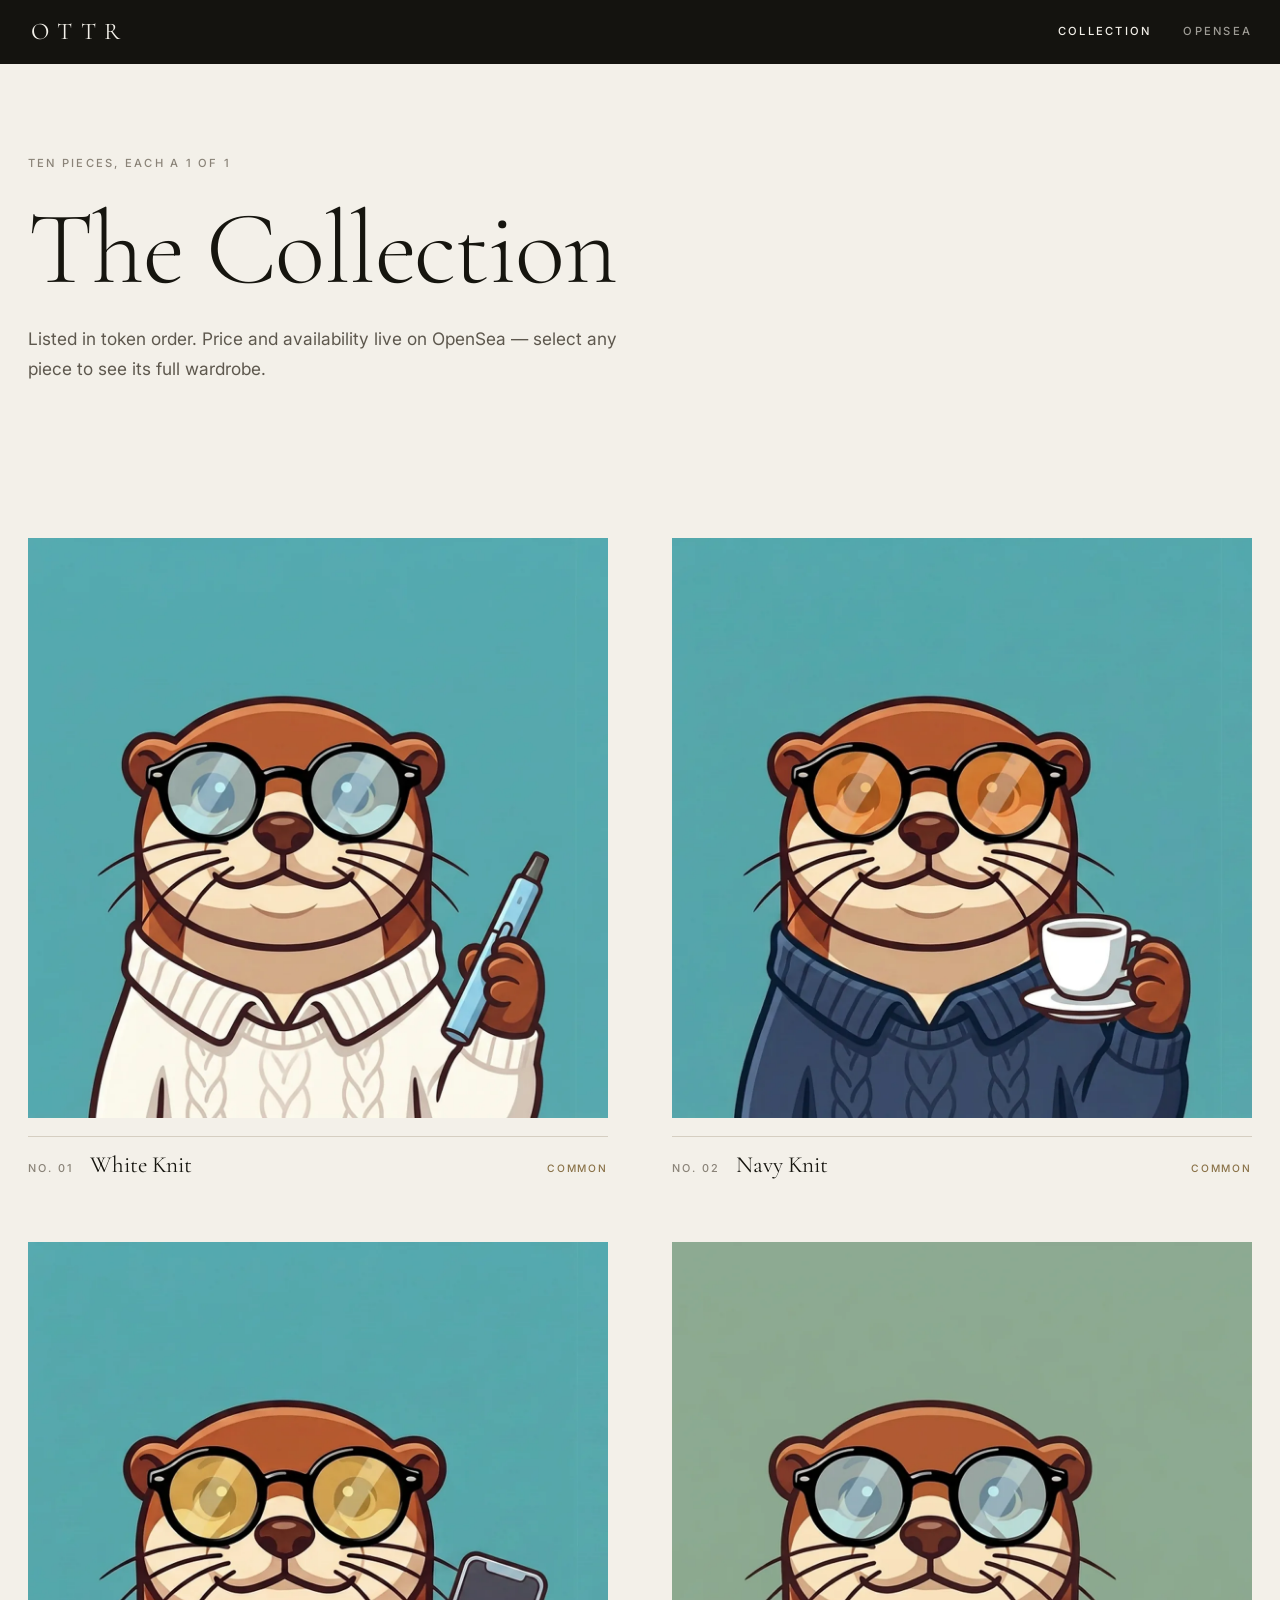
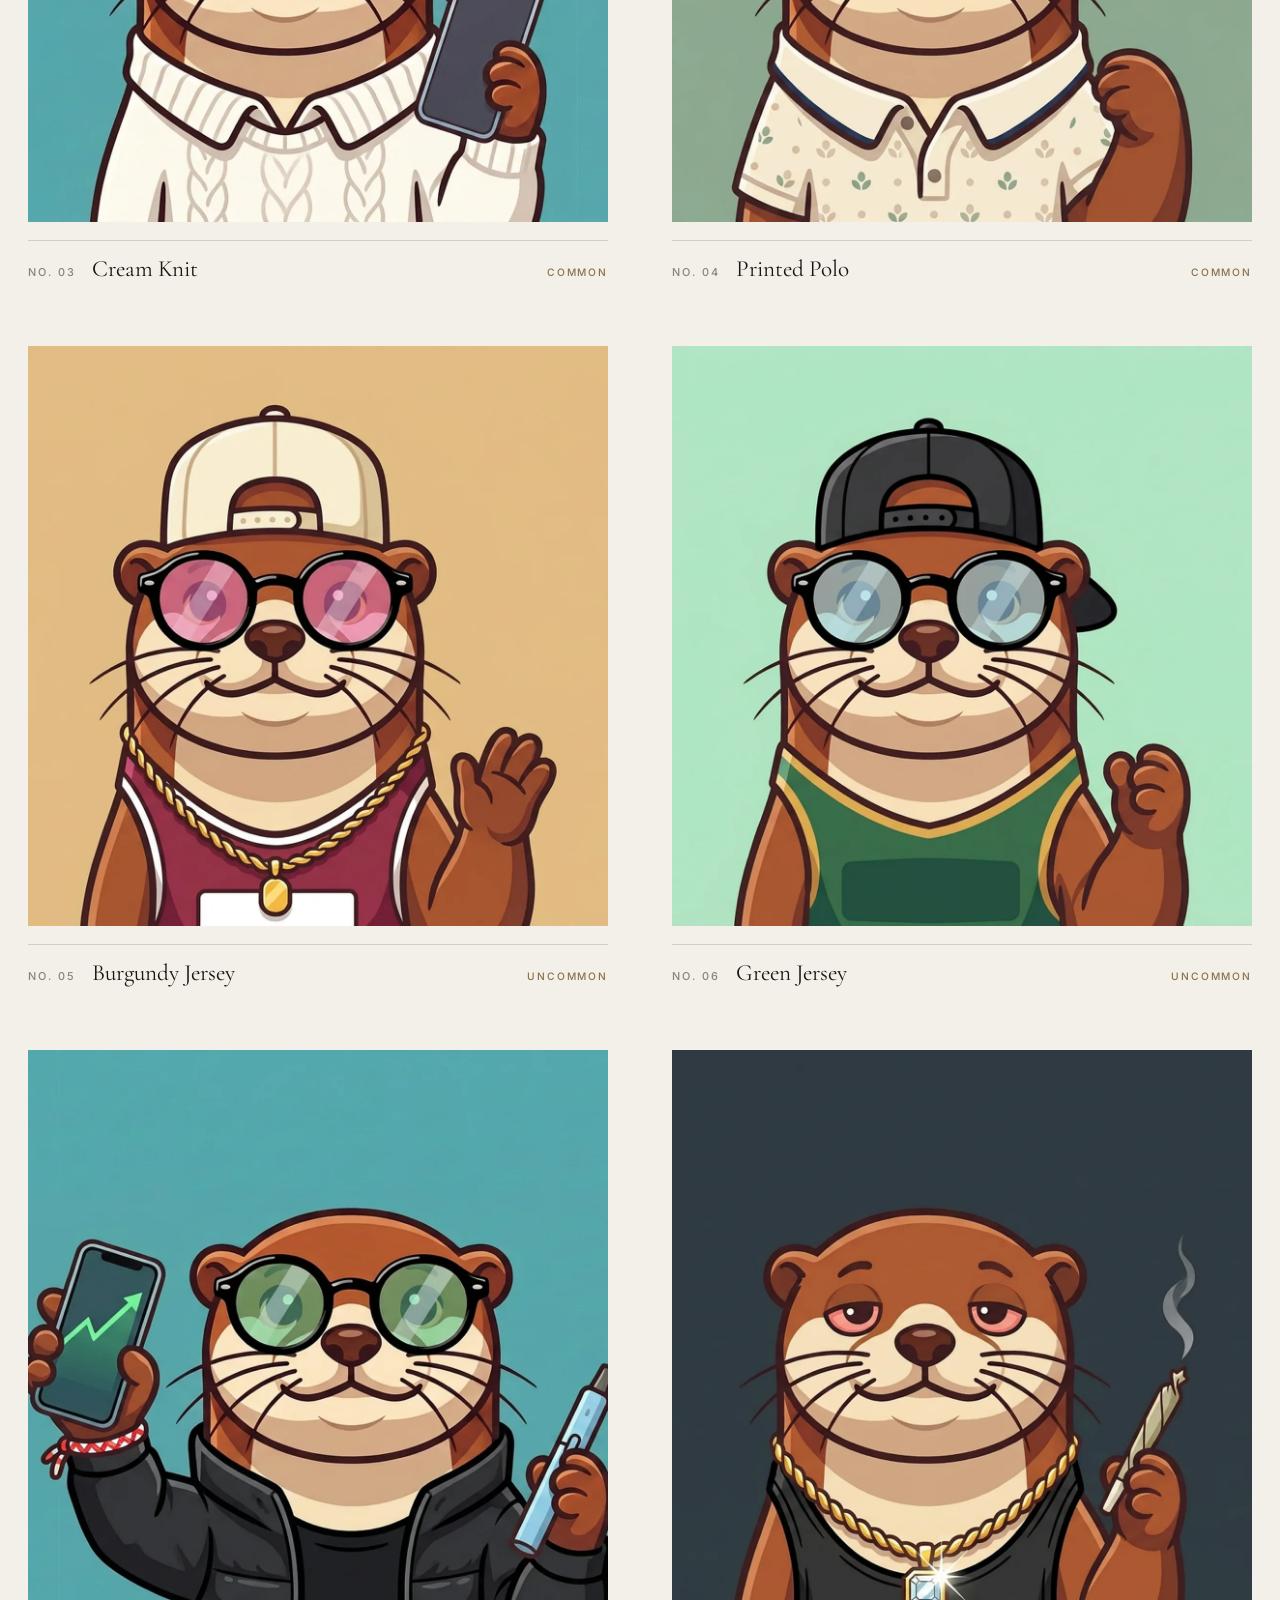
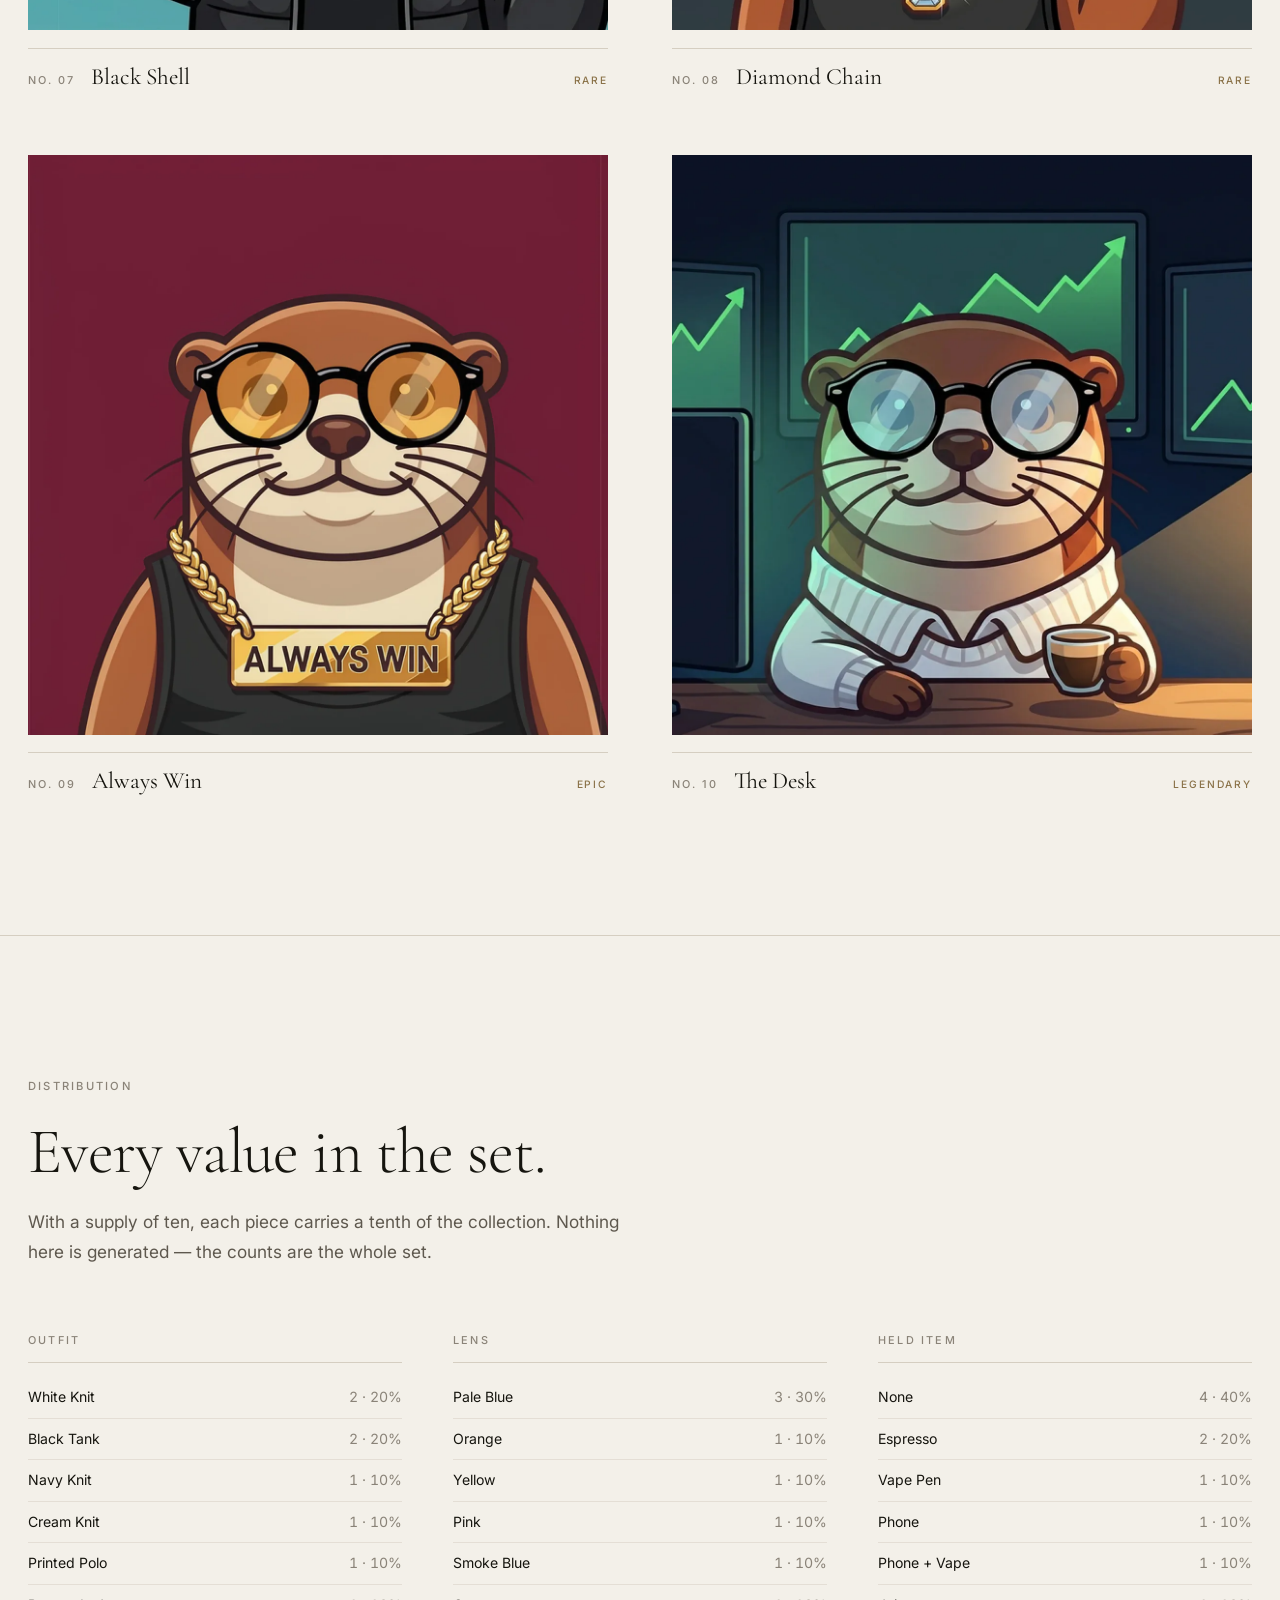
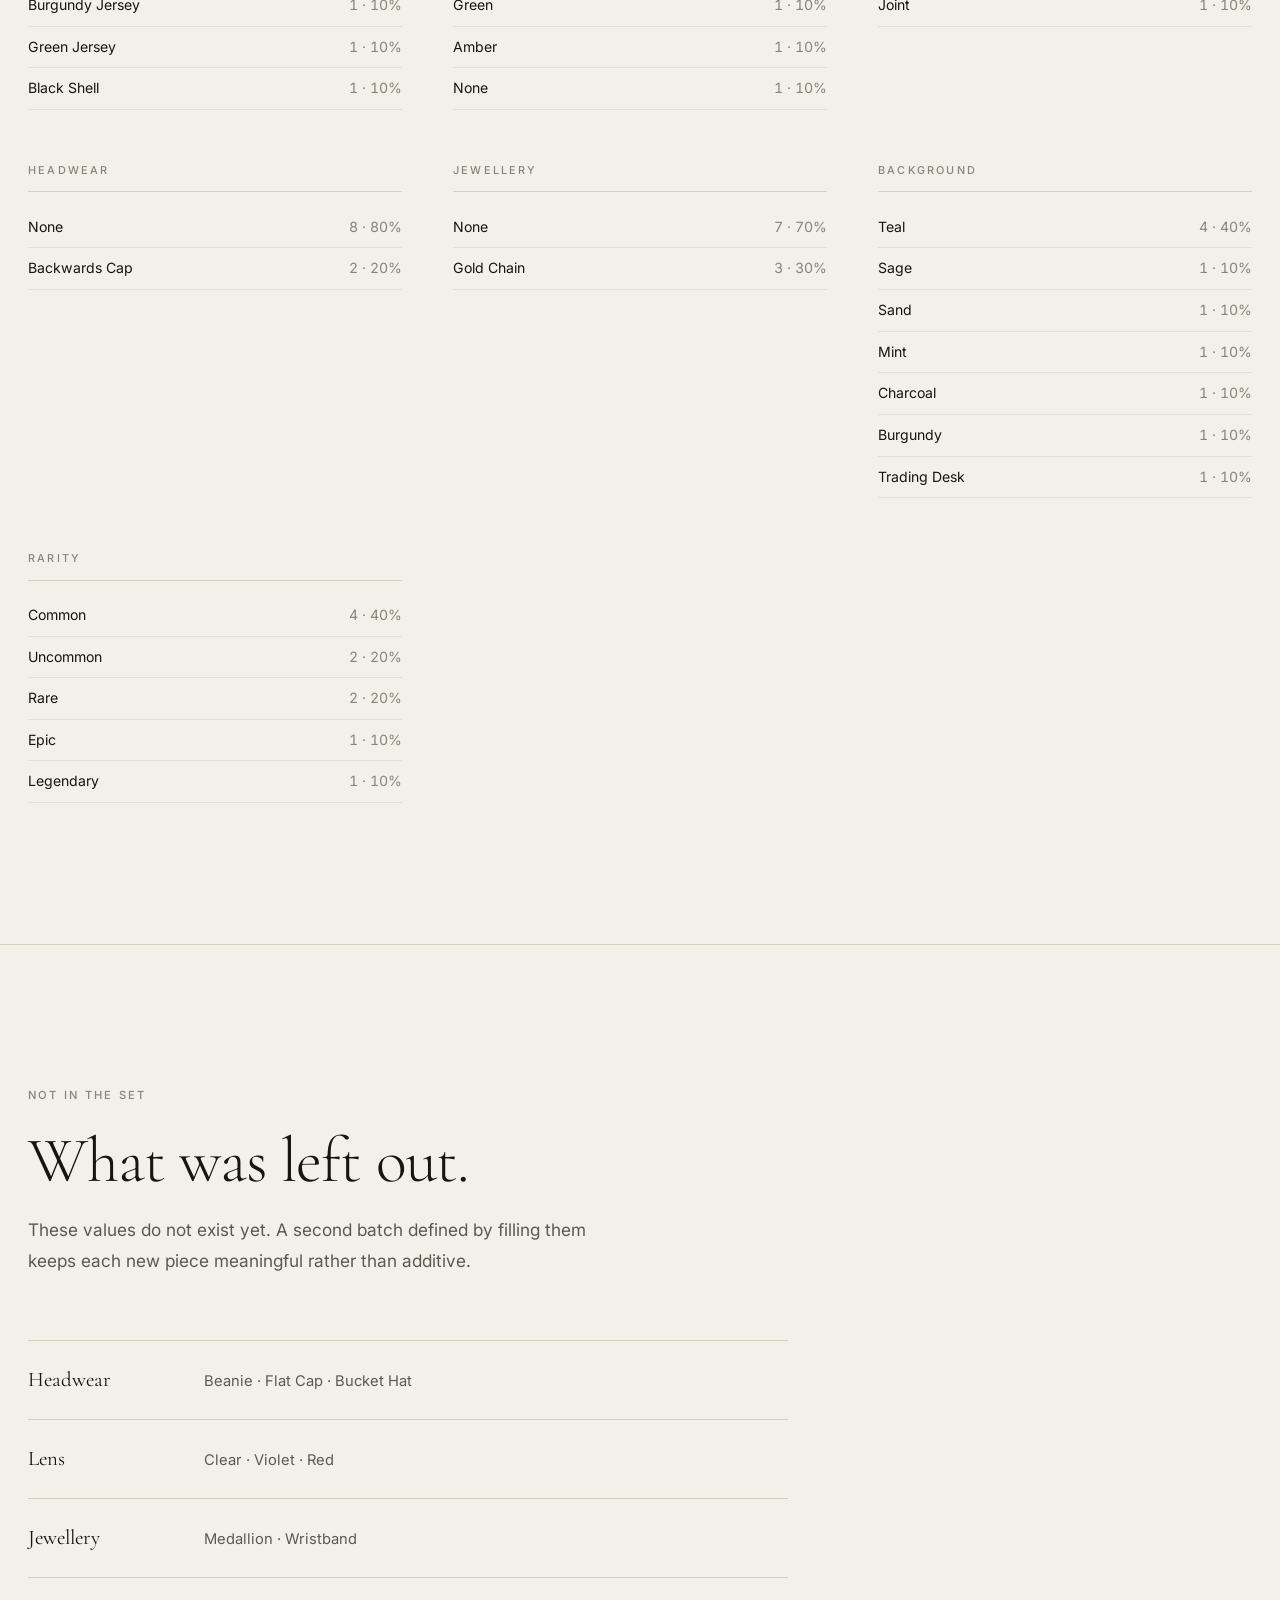
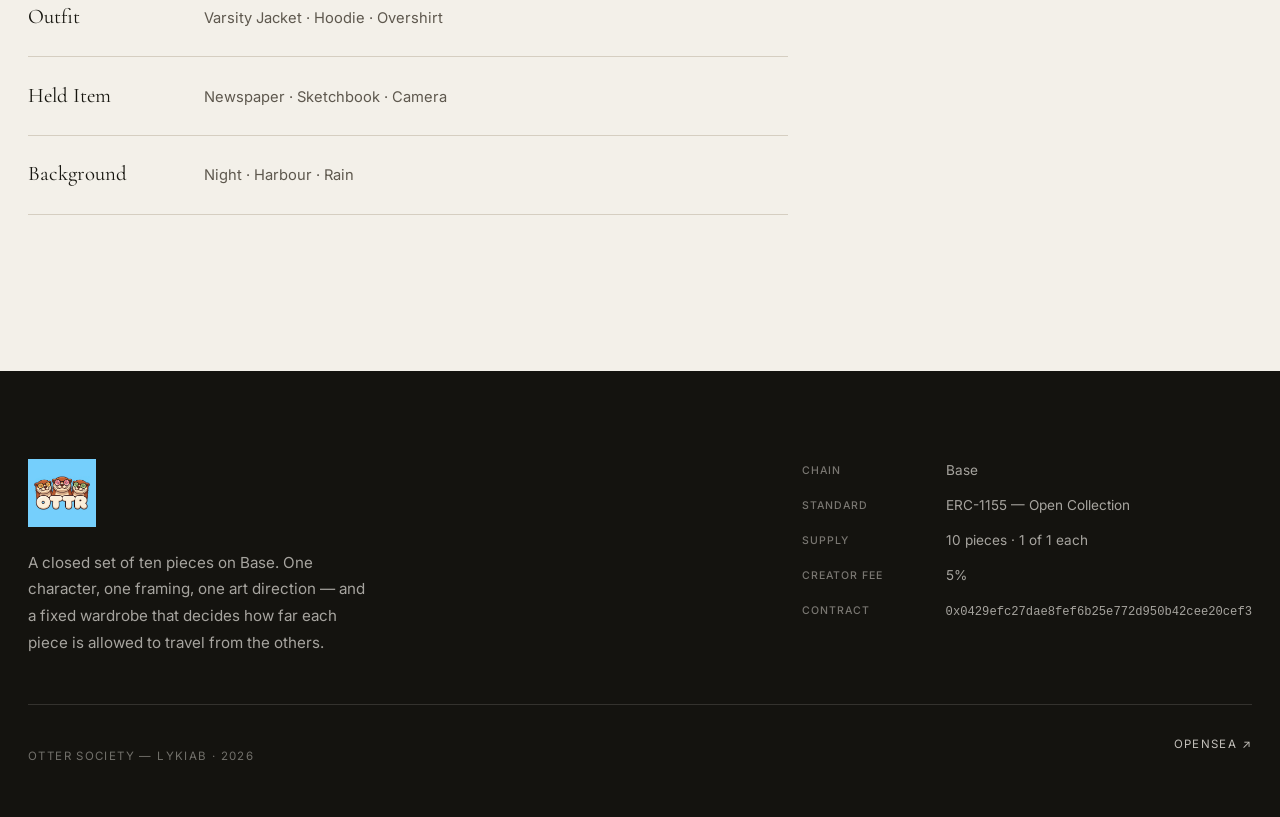
==== collection.html @ d059e462 "Rebuild the site around the real artwork and spec The first pass read as a children's site: heavy bl" ====
<!DOCTYPE html>
<html lang="en">
<head>
<meta charset="UTF-8">
<meta name="viewport" content="width=device-width, initial-scale=1">
<title>The Collection — OTTR</title>
<meta name="description" content="All ten pieces of Otter Society, with full trait breakdown and distribution across the set.">
<meta property="og:title" content="The Collection — OTTR">
<meta property="og:description" content="All ten pieces of Otter Society.">
<meta property="og:type" content="website">
<meta property="og:image" content="assets/img/banner.webp">
<meta name="theme-color" content="#14130F">
<link rel="icon" href="assets/img/favicon.svg" type="image/svg+xml">
<link rel="preconnect" href="https://fonts.googleapis.com">
<link rel="preconnect" href="https://fonts.gstatic.com" crossorigin>
<link href="https://fonts.googleapis.com/css2?family=Cormorant+Garamond:wght@300;400&family=Inter:wght@400;500&display=swap" rel="stylesheet">
<link rel="stylesheet" href="assets/css/style.css">
</head>
<body>

<a class="skip" href="#grid">Skip to the pieces</a>

<header class="mast">
  <div class="mast-inner">
    <a class="mast-brand" href="index.html">OTTR</a>
    <nav class="mast-nav" aria-label="Primary">
      <a href="collection.html" aria-current="page">Collection</a>
      <a id="mast-os" href="#" target="_blank" rel="noopener noreferrer">OpenSea</a>
    </nav>
  </div>
</header>

<main>

  <!-- ===================== HEAD ===================== -->
  <section class="section-tight" style="padding-top: clamp(3.5rem, 7vw, 6rem)">
    <div class="wrap">
      <header class="sec-head reveal" style="margin-bottom: 0">
        <p class="label">Ten pieces, each a 1 of 1</p>
        <h1 class="display d-xl">The Collection</h1>
        <p class="standfirst">
          Listed in token order. Price and availability live on OpenSea —
          select any piece to see its full wardrobe.
        </p>
      </header>
    </div>
  </section>

  <!-- ===================== GRID ===================== -->
  <section class="section" id="grid" style="padding-top: clamp(2.5rem, 5vw, 4rem)">
    <div class="wrap">
      <div class="plates plates-2" id="piece-grid"></div>
    </div>
  </section>

  <!-- ===================== DISTRIBUTION ===================== -->
  <section class="section rule-top">
    <div class="wrap">
      <header class="sec-head reveal">
        <p class="label">Distribution</p>
        <h2 class="display d-lg">Every value in the set.</h2>
        <p class="standfirst">
          With a supply of ten, each piece carries a tenth of the collection.
          Nothing here is generated — the counts are the whole set.
        </p>
      </header>
      <div class="dist" id="dist"></div>
    </div>
  </section>

  <!-- ===================== OPEN SLOTS ===================== -->
  <section class="section rule-top">
    <div class="wrap"><div class="col-narrow">
      <header class="sec-head reveal">
        <p class="label">Not in the set</p>
        <h2 class="display d-lg">What was left out.</h2>
        <p class="standfirst">
          These values do not exist yet. A second batch defined by filling them
          keeps each new piece meaningful rather than additive.
        </p>
      </header>
      <dl class="slots reveal" id="slots"></dl>
      </div>
    </div>
  </section>

</main>

<footer class="foot">
  <div class="wrap">
    <div class="foot-top">
      <div class="foot-brand">
        <img src="assets/img/logo.webp" width="56" height="56" alt="" loading="lazy" decoding="async">
        <p id="foot-tagline"></p>
      </div>
      <div class="foot-meta" id="foot-meta"></div>
    </div>
    <div class="foot-bottom">
      <p id="foot-credit"></p>
      <a id="foot-os" href="#" target="_blank" rel="noopener noreferrer">OpenSea &#8599;</a>
    </div>
  </div>
</footer>

<!-- ===================== OVERLAY ===================== -->
<div class="ov" id="ov" hidden>
  <div class="ov-backdrop" data-close></div>
  <div class="ov-card" role="dialog" aria-modal="true" aria-labelledby="ov-title">
    <button class="ov-close" data-close aria-label="Close">&#215;</button>
    <div id="ov-body"></div>
  </div>
</div>

<script src="assets/js/data.js"></script>
<script src="assets/js/main.js"></script>
</body>
</html>
---- assets/css/style.css ----
/* ===========================================================================
   OTTR — Otter Society
   Quiet luxury: bone paper, hairline rules, serif display.
   The artwork supplies the only colour on the page.
   =========================================================================== */

:root {
  --paper:  #F3F0E9;
  --panel:  #EAE5DA;
  --ink:    #16150F;
  --ink-2:  #5E584E;
  --ink-3:  #8A8378;
  --rule:   #D5CEC1;
  --brass:  #8A7248;
  --night:  #14130F;

  --serif: "Cormorant Garamond", "Times New Roman", Times, serif;
  --sans:  "Inter", system-ui, -apple-system, "Segoe UI", sans-serif;
  --mono:  ui-monospace, SFMono-Regular, Menlo, Consolas, monospace;

  --wrap: 1240px;
  --nav-h: 64px;
  --ease: cubic-bezier(.2, .6, .2, 1);
}

*, *::before, *::after { box-sizing: border-box; }

html { scroll-behavior: smooth; scroll-padding-top: calc(var(--nav-h) + 24px); }

body {
  margin: 0;
  background: var(--paper);
  color: var(--ink-2);
  font-family: var(--sans);
  font-size: 16px;
  line-height: 1.75;
  font-weight: 400;
  -webkit-font-smoothing: antialiased;
  overflow-x: hidden;
}

/* height:auto is load-bearing — every <img> carries width/height attributes for
   layout stability, and without this the attribute height wins over CSS width
   and squashes the banner out of its 3.5:1 ratio. */
img { display: block; max-width: 100%; height: auto; }
a { color: inherit; }
button { font: inherit; color: inherit; background: none; border: 0; }

::selection { background: var(--ink); color: var(--paper); }

:focus-visible { outline: 1px solid var(--brass); outline-offset: 4px; }

.skip {
  position: absolute; left: -9999px; top: 0; z-index: 999;
  background: var(--night); color: var(--paper); padding: 14px 22px;
  font-size: .78rem; letter-spacing: .14em; text-transform: uppercase;
}
.skip:focus { left: 0; }

.wrap { width: min(100% - 56px, var(--wrap)); margin-inline: auto; }
.wrap-narrow { width: min(100% - 56px, 760px); margin-inline: auto; }
@media (max-width: 640px) {
  .wrap, .wrap-narrow { width: min(100% - 32px, var(--wrap)); }
}

/* ---------- type ---------- */
.display {
  font-family: var(--serif);
  font-weight: 300;
  color: var(--ink);
  letter-spacing: -.015em;
  line-height: 1.02;
  margin: 0;
  /* Cormorant defaults to oldstyle figures, which turn "ERC-1155" into
     "ERC-ıı55". Force lining figures wherever the serif carries numbers. */
  font-variant-numeric: lining-nums;
}
.d-xl { font-size: clamp(3rem, 8.5vw, 6.5rem); }
.d-lg { font-size: clamp(2.4rem, 5.5vw, 4rem); }
.d-md { font-size: clamp(1.6rem, 3vw, 2.3rem); line-height: 1.1; }

.label {
  font-family: var(--sans);
  font-size: .7rem;
  font-weight: 500;
  letter-spacing: .2em;
  text-transform: uppercase;
  color: var(--ink-3);
  margin: 0;
}

.standfirst {
  font-size: 1.08rem;
  max-width: 54ch;
  color: var(--ink-2);
}

.serif-note { font-family: var(--serif); font-size: 1.35rem; line-height: 1.5; color: var(--ink); font-weight: 300; }

/* quiet text link with a hairline that extends on hover */
.tlink {
  display: inline-block;
  text-decoration: none;
  font-size: .78rem;
  font-weight: 500;
  letter-spacing: .16em;
  text-transform: uppercase;
  color: var(--ink);
  padding-bottom: .35rem;
  border-bottom: 1px solid var(--rule);
  transition: border-color .4s var(--ease), color .4s var(--ease);
}
.tlink:hover { border-color: var(--ink); }
.tlink .arrow { margin-left: .5rem; color: var(--ink-3); transition: color .4s var(--ease); }
.tlink:hover .arrow { color: var(--brass); }

/* ---------- masthead ---------- */
.mast {
  position: sticky; top: 0; z-index: 90;
  background: var(--night);
  color: var(--paper);
}
.mast-inner {
  width: min(100% - 56px, var(--wrap)); margin-inline: auto;
  height: var(--nav-h);
  display: flex; align-items: center; gap: 2rem;
}
@media (max-width: 640px) { .mast-inner { width: min(100% - 32px, var(--wrap)); } }

.mast-brand {
  margin-right: auto; text-decoration: none;
  font-family: var(--serif); font-weight: 400;
  font-size: 1.5rem; letter-spacing: .34em;
  color: var(--paper); padding-left: .2rem;
}
.mast-nav { display: flex; gap: 2rem; }
.mast-nav a {
  text-decoration: none;
  font-size: .7rem; font-weight: 500;
  letter-spacing: .2em; text-transform: uppercase;
  color: rgba(243, 240, 233, .62);
  transition: color .4s var(--ease);
}
.mast-nav a:hover, .mast-nav a[aria-current="page"] { color: var(--paper); }

/* ---------- sections ---------- */
.section { padding: clamp(5rem, 11vw, 10rem) 0; }
.section-tight { padding: clamp(3.5rem, 7vw, 6rem) 0; }

.rule-top { border-top: 1px solid var(--rule); }

.sec-head { margin-bottom: clamp(2.5rem, 5vw, 4.5rem); }
.sec-head .label { margin-bottom: 1.4rem; }
.sec-head .standfirst { margin: 1.4rem 0 0; }

/* ---------- opening ---------- */
.opening { padding: clamp(4rem, 9vw, 7.5rem) 0 clamp(3.5rem, 7vw, 6rem); text-align: center; }
.opening-banner { max-width: 520px; margin: 0 auto clamp(2.5rem, 5vw, 4rem); }
.opening-banner img { width: 100%; }
.opening .d-xl { margin-bottom: 1.8rem; }
.opening .standfirst { margin: 0 auto; }
.opening-actions {
  display: flex; gap: 2.5rem; justify-content: center; flex-wrap: wrap;
  margin-top: clamp(2.5rem, 5vw, 3.5rem);
}

/* ---------- facts rail ---------- */
.facts {
  border-top: 1px solid var(--rule);
  border-bottom: 1px solid var(--rule);
  display: grid;
  grid-template-columns: repeat(5, 1fr);
}
.facts > div { padding: 1.9rem 1.4rem; border-left: 1px solid var(--rule); }
.facts > div:first-child { border-left: 0; }
.facts dt { font-size: .64rem; font-weight: 500; letter-spacing: .2em; text-transform: uppercase; color: var(--ink-3); margin-bottom: .5rem; }
.facts dd { margin: 0; font-family: var(--serif); font-size: 1.45rem; font-weight: 400; color: var(--ink); line-height: 1.2; font-variant-numeric: lining-nums; }
.facts dd.mono { font-family: var(--mono); font-size: .84rem; letter-spacing: -.01em; word-break: break-all; padding-top: .35rem; }
@media (max-width: 900px) {
  .facts { grid-template-columns: repeat(2, 1fr); }
  .facts > div { border-left: 0; border-top: 1px solid var(--rule); }
  .facts > div:nth-child(odd) { border-right: 1px solid var(--rule); }
  .facts > div:nth-child(-n+2) { border-top: 0; }
}
@media (max-width: 480px) {
  .facts { grid-template-columns: 1fr; }
  .facts > div:nth-child(odd) { border-right: 0; }
  .facts > div:nth-child(2) { border-top: 1px solid var(--rule); }
}

/* ---------- plates ---------- */
.plates { display: grid; gap: clamp(2rem, 4vw, 3.5rem); }
.plates-3 { grid-template-columns: repeat(3, 1fr); }
.plates-2 { grid-template-columns: repeat(2, 1fr); gap: clamp(2.5rem, 5vw, 5rem); }
@media (max-width: 880px) { .plates-3 { grid-template-columns: 1fr; } }
@media (max-width: 760px) { .plates-2 { grid-template-columns: 1fr; } }

.plate { display: block; width: 100%; text-align: left; padding: 0; cursor: pointer; }
.plate-art { overflow: hidden; background: var(--panel); }
.plate-art img {
  width: 100%; aspect-ratio: 1; object-fit: cover;
  transition: opacity .5s var(--ease);
}
.plate:hover .plate-art img { opacity: .88; }

.plate-cap {
  display: flex; align-items: baseline; gap: 1rem;
  border-top: 1px solid var(--rule);
  margin-top: 1.1rem; padding-top: 1rem;
  transition: border-color .4s var(--ease);
}
.plate:hover .plate-cap { border-color: var(--ink); }
.plate-no {
  font-size: .68rem; font-weight: 500; letter-spacing: .18em;
  text-transform: uppercase; color: var(--ink-3); flex: none;
}
.plate-name { font-family: var(--serif); font-weight: 400; font-size: 1.45rem; color: var(--ink); line-height: 1.1; margin: 0; font-variant-numeric: lining-nums; }
.plate-tier {
  margin-left: auto; flex: none;
  font-size: .64rem; font-weight: 500; letter-spacing: .18em;
  text-transform: uppercase; color: var(--brass);
}

/* ---------- editorial rules block ---------- */
.rules { display: grid; grid-template-columns: repeat(2, 1fr); gap: clamp(2rem, 4vw, 3.5rem) clamp(2.5rem, 6vw, 5rem); }
@media (max-width: 760px) { .rules { grid-template-columns: 1fr; } }
.rule-item { border-top: 1px solid var(--rule); padding-top: 1.5rem; }
.rule-item h3 { font-family: var(--serif); font-weight: 400; font-size: 1.6rem; line-height: 1.15; color: var(--ink); margin: 0 0 .8rem; }
.rule-item p { margin: 0; font-size: .97rem; }
.rule-num { font-size: .64rem; font-weight: 500; letter-spacing: .2em; color: var(--ink-3); display: block; margin-bottom: .9rem; }

/* ---------- distribution tables ---------- */
.dist { display: grid; grid-template-columns: repeat(3, 1fr); gap: clamp(2rem, 4vw, 3.5rem); }
@media (max-width: 900px) { .dist { grid-template-columns: repeat(2, 1fr); } }
@media (max-width: 560px) { .dist { grid-template-columns: 1fr; } }
.dist-group h3 {
  font-size: .68rem; font-weight: 500; letter-spacing: .2em; text-transform: uppercase;
  color: var(--ink-3); margin: 0 0 .9rem; padding-bottom: .7rem;
  border-bottom: 1px solid var(--rule);
}
.dist-row {
  display: flex; align-items: baseline; gap: .8rem;
  padding: .5rem 0; border-bottom: 1px solid rgba(213, 206, 193, .5);
  font-size: .88rem;
}
.dist-row .dv { color: var(--ink); }
.dist-row .dc { margin-left: auto; color: var(--ink-3); font-variant-numeric: tabular-nums; }

/* a narrower measure that still sits in the main content column */
.col-narrow { max-width: 760px; }

/* ---------- open slots ---------- */
.slots { border-top: 1px solid var(--rule); }
.slot-row {
  display: flex; align-items: baseline; gap: 2rem;
  padding: 1.3rem 0; border-bottom: 1px solid var(--rule);
}
.slot-row dt {
  font-family: var(--serif); font-size: 1.3rem; font-weight: 400;
  color: var(--ink); flex: none; min-width: 9rem;
  font-variant-numeric: lining-nums;
}
.slot-row dd { margin: 0; font-size: .92rem; color: var(--ink-2); }
@media (max-width: 560px) {
  .slot-row { flex-direction: column; gap: .3rem; }
  .slot-row dt { min-width: 0; }
}

/* ---------- footer ---------- */
.foot { background: var(--night); color: rgba(243, 240, 233, .66); padding: clamp(3.5rem, 7vw, 5.5rem) 0 2.5rem; }
.foot-top { display: flex; gap: clamp(2rem, 6vw, 5rem); flex-wrap: wrap; padding-bottom: 3rem; border-bottom: 1px solid rgba(243, 240, 233, .14); }
.foot-brand { flex: 1 1 260px; }
.foot-brand img { width: 68px; height: 68px; margin-bottom: 1.4rem; }
.foot-brand p { margin: 0; max-width: 34ch; font-size: .95rem; }
.foot-meta { display: grid; gap: .7rem; align-content: start; }
.foot-meta div { display: flex; gap: 1.5rem; font-size: .85rem; }
.foot-meta b { font-weight: 500; color: rgba(243, 240, 233, .45); min-width: 7.5rem; letter-spacing: .1em; text-transform: uppercase; font-size: .66rem; align-self: center; }
.foot-bottom {
  display: flex; justify-content: space-between; gap: 1rem; flex-wrap: wrap;
  padding-top: 1.8rem; font-size: .72rem; letter-spacing: .12em; text-transform: uppercase;
  color: rgba(243, 240, 233, .42);
}
.foot-bottom a { color: rgba(243, 240, 233, .78); text-decoration: none; }
.foot-bottom a:hover { color: var(--paper); }
.foot-contract { font-family: var(--mono); font-size: .76rem; letter-spacing: 0; text-transform: none; word-break: break-all; }

/* ---------- overlay ---------- */
.ov { position: fixed; inset: 0; z-index: 200; display: grid; place-items: center; padding: 32px; }
.ov[hidden] { display: none; }
.ov-backdrop { position: absolute; inset: 0; background: rgba(20, 19, 15, .86); }
.ov-card {
  position: relative; z-index: 1;
  width: min(100%, 1000px); max-height: 88vh; overflow-y: auto;
  background: var(--paper);
  animation: ovIn .5s var(--ease);
}
@keyframes ovIn { from { opacity: 0; transform: translateY(12px); } }
.ov-close {
  position: absolute; top: 18px; right: 18px; z-index: 2;
  width: 40px; height: 40px; cursor: pointer;
  display: grid; place-items: center;
  font-size: 1.1rem; color: var(--ink);
  background: var(--paper); border: 1px solid var(--rule);
  transition: border-color .4s var(--ease);
}
.ov-close:hover { border-color: var(--ink); }

.detail { display: grid; grid-template-columns: 1fr 1fr; }
@media (max-width: 760px) { .detail { grid-template-columns: 1fr; } }
.detail-art { overflow: hidden; }
.detail-art img { width: 100%; aspect-ratio: 1; object-fit: cover; }
/* Two-column layout: let the art fill the row the text column defines, so no
   paper gap opens beneath a square image. */
@media (min-width: 761px) {
  .detail-art img { height: 100%; aspect-ratio: auto; }
}
.detail-body { padding: clamp(2rem, 4vw, 3rem); }
.detail-head { display: flex; align-items: baseline; gap: 1rem; margin-bottom: .5rem; padding-right: 3.2rem; }
.detail-body h2 { font-family: var(--serif); font-weight: 300; font-size: clamp(2rem, 4vw, 2.8rem); color: var(--ink); margin: 0 0 1rem; line-height: 1.05; }
.detail-note { font-family: var(--serif); font-size: 1.15rem; line-height: 1.55; color: var(--ink); font-weight: 300; margin: 0 0 2rem; }

.traits { margin: 0 0 2.2rem; border-top: 1px solid var(--rule); }
.traits div {
  display: flex; align-items: baseline; gap: 1rem;
  padding: .75rem 0; border-bottom: 1px solid var(--rule);
}
.traits dt { font-size: .66rem; font-weight: 500; letter-spacing: .18em; text-transform: uppercase; color: var(--ink-3); flex: none; min-width: 7rem; }
.traits dd { margin: 0 0 0 auto; font-family: var(--serif); font-size: 1.1rem; color: var(--ink); text-align: right; font-variant-numeric: lining-nums; }
.traits div.is-none dd { color: var(--ink-3); font-family: var(--sans); font-size: .9rem; }

/* ---------- reveal ---------- */
.reveal { opacity: 0; transform: translateY(6px); transition: opacity .8s var(--ease), transform .8s var(--ease); }
.reveal.is-in { opacity: 1; transform: none; }

@media (prefers-reduced-motion: reduce) {
  html { scroll-behavior: auto; }
  .reveal { opacity: 1; transform: none; transition: none; }
  *, *::before, *::after { animation-duration: .01ms !important; transition-duration: .01ms !important; }
}
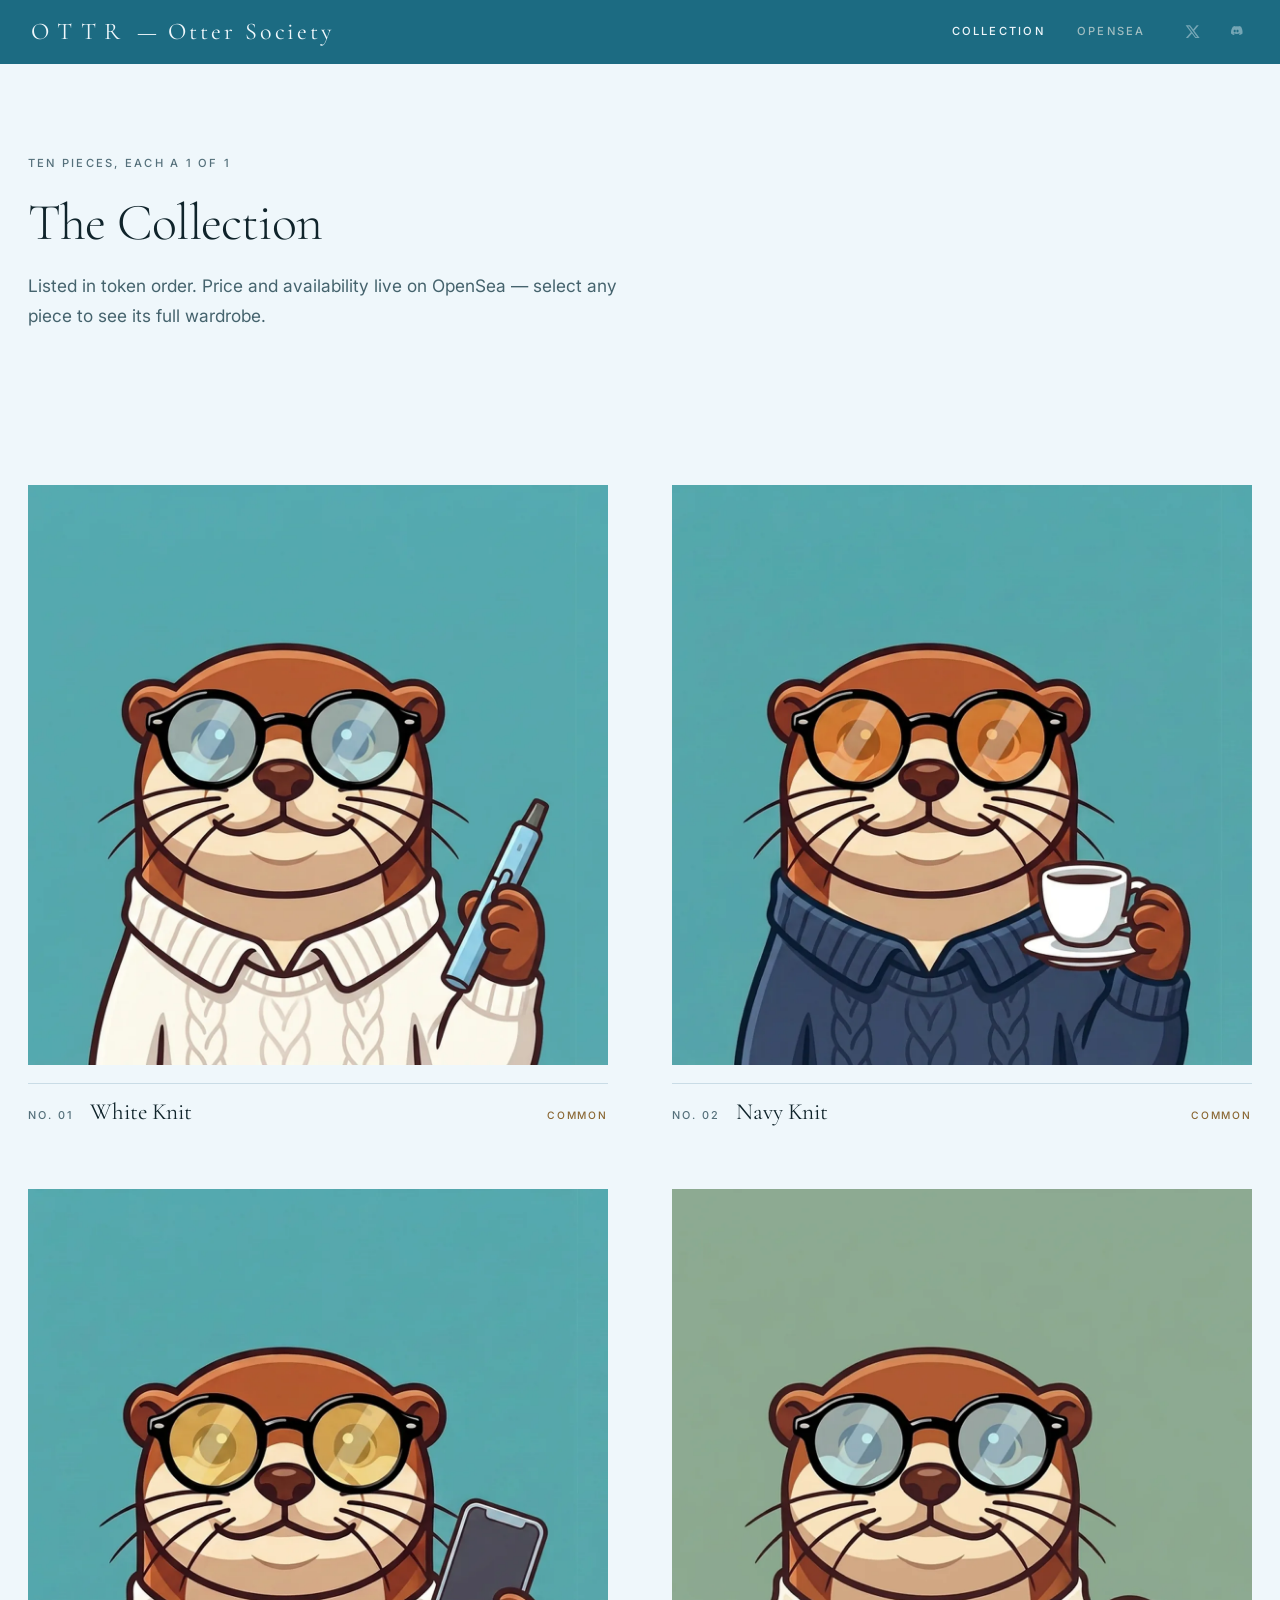
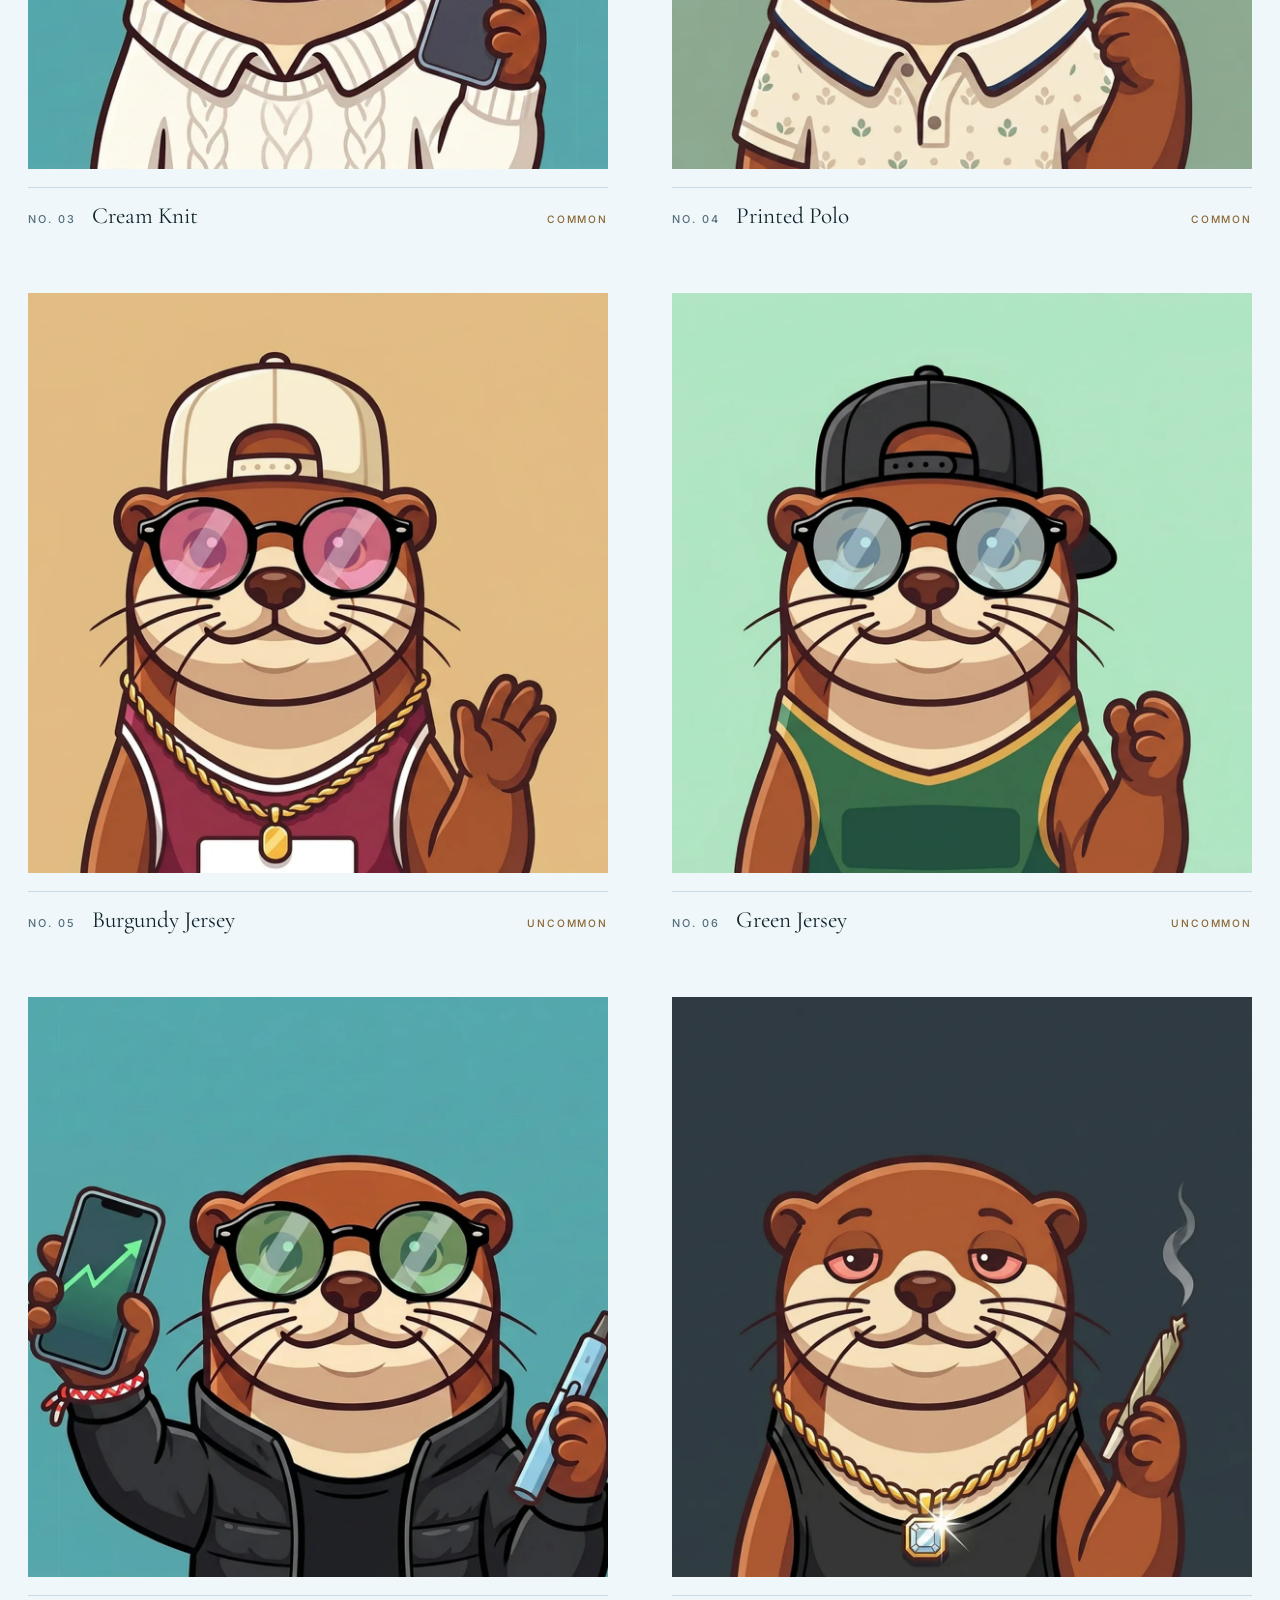
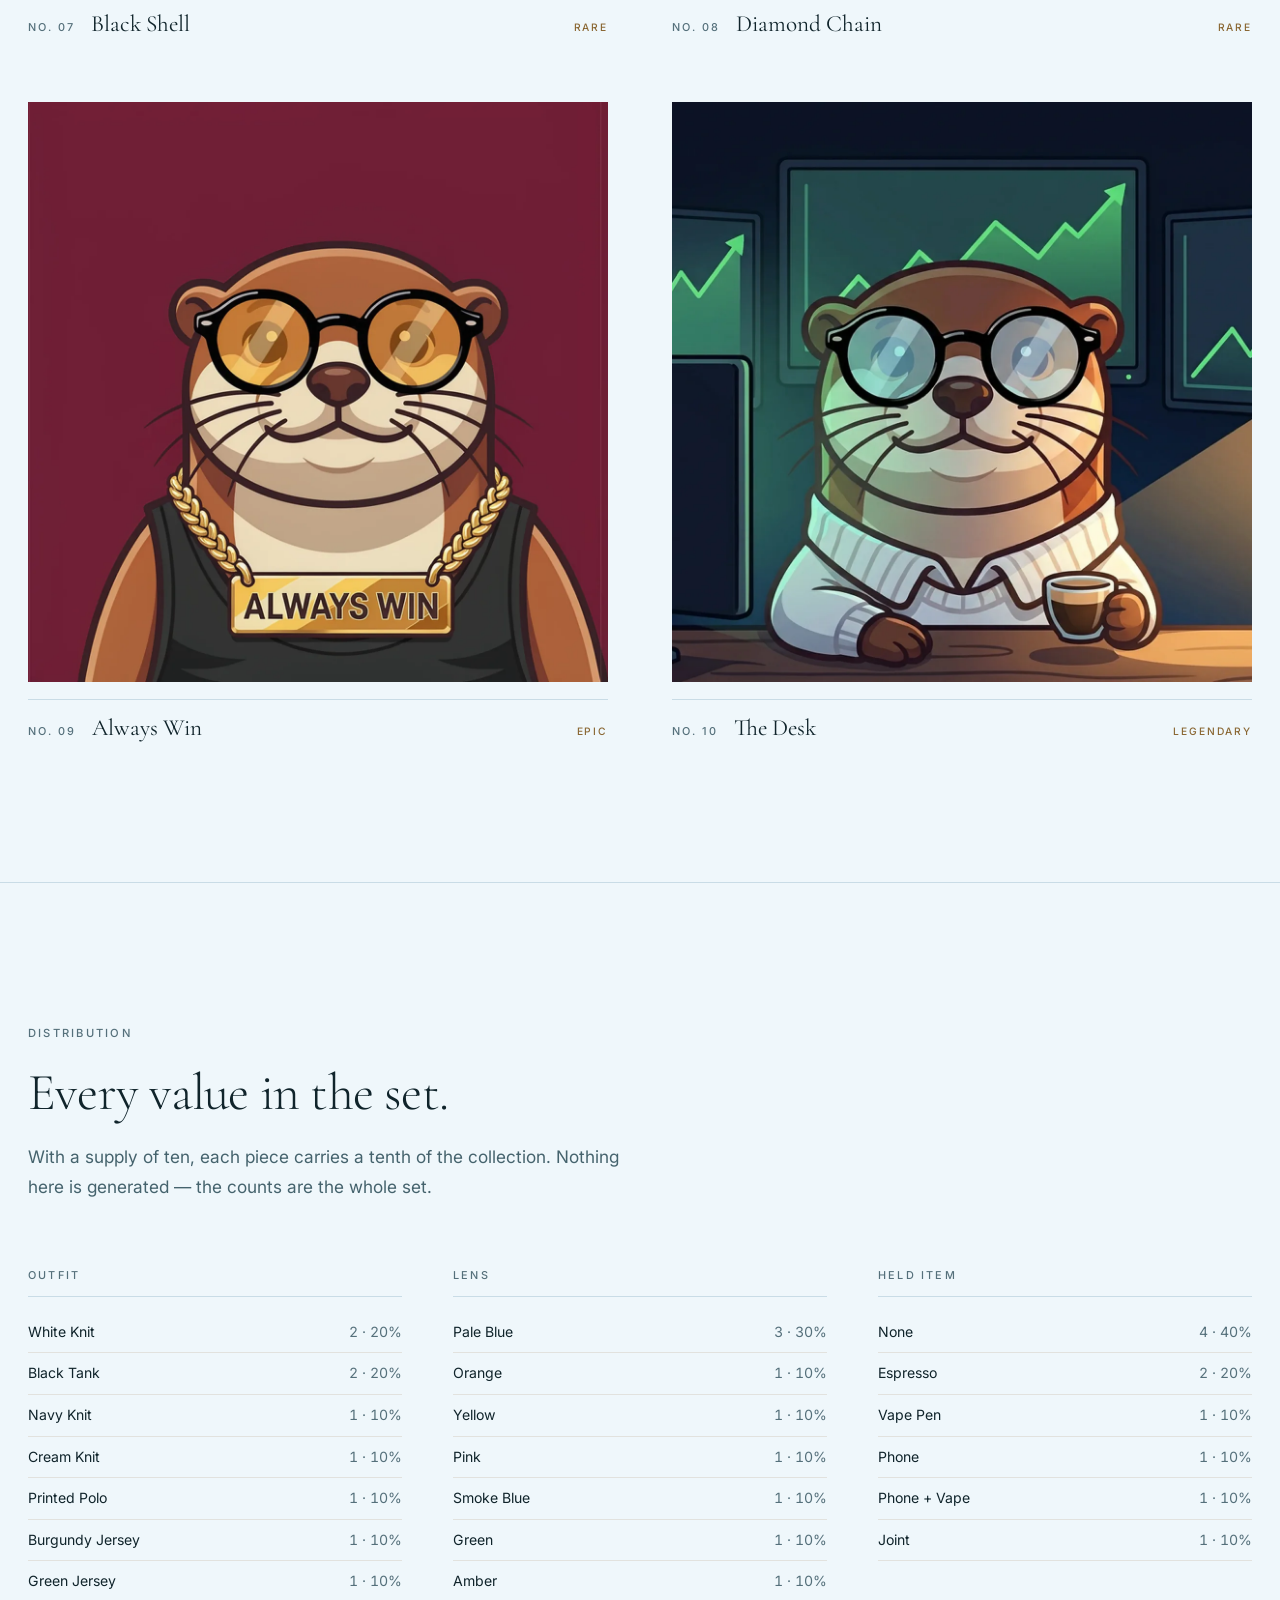
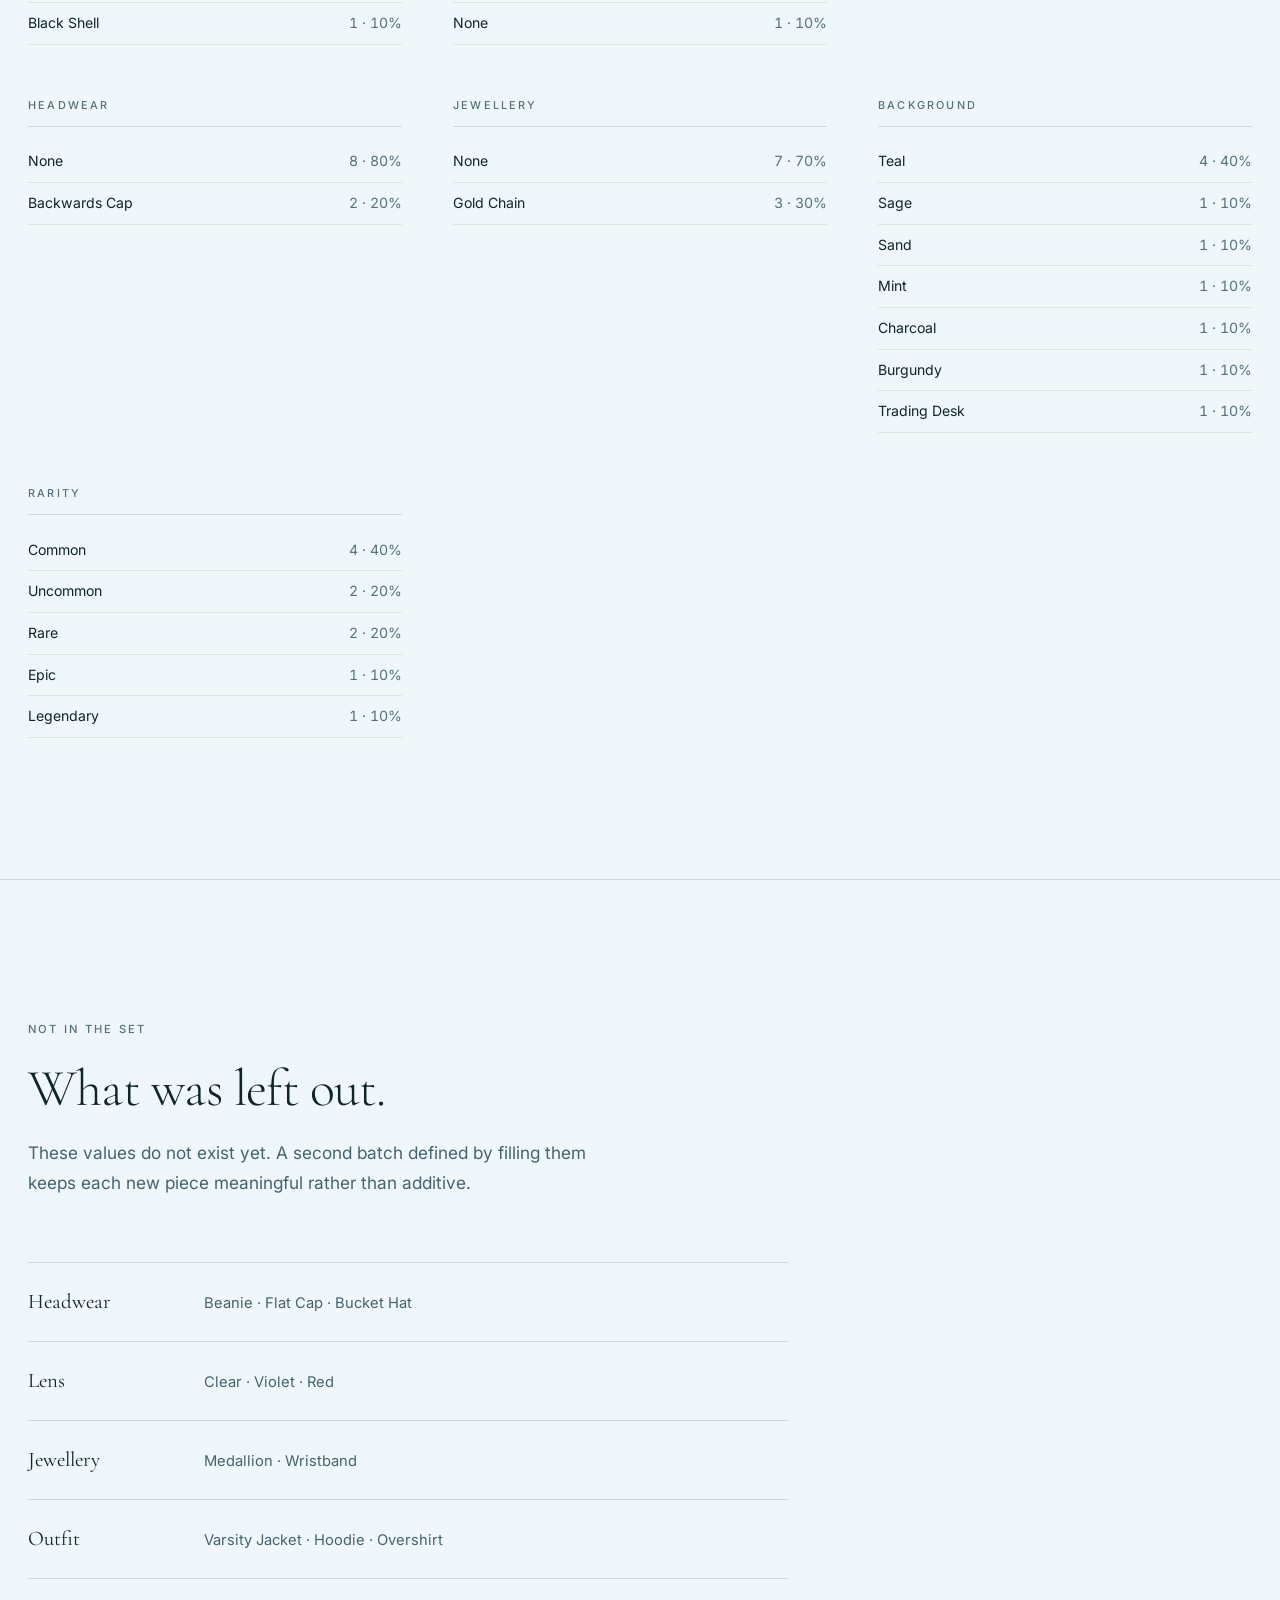
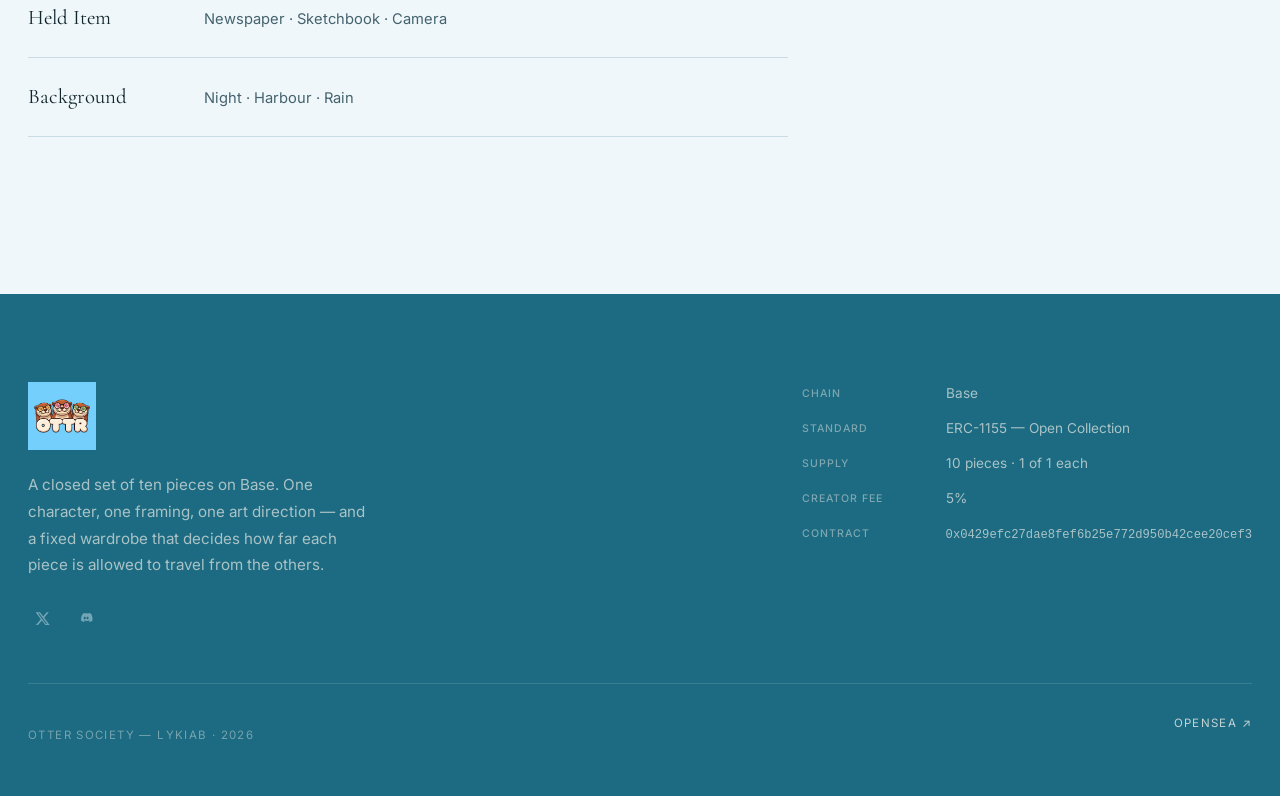
==== commit 2a8cad9e: "Move the palette to the collection's blue, add social marks Six corrections from review.  The bars w" ====
--- a/collection.html
+++ b/collection.html
@@ -22,10 +22,11 @@
 
 <header class="mast">
   <div class="mast-inner">
-    <a class="mast-brand" href="index.html">OTTR</a>
+    <a class="mast-brand" href="index.html">OTTR<span class="mast-brand-sub"> — Otter Society</span></a>
     <nav class="mast-nav" aria-label="Primary">
       <a href="collection.html" aria-current="page">Collection</a>
       <a id="mast-os" href="#" target="_blank" rel="noopener noreferrer">OpenSea</a>
+      <span class="social" id="mast-social"></span>
     </nav>
   </div>
 </header>
@@ -37,7 +38,7 @@
     <div class="wrap">
       <header class="sec-head reveal" style="margin-bottom: 0">
         <p class="label">Ten pieces, each a 1 of 1</p>
-        <h1 class="display d-xl">The Collection</h1>
+        <h1 class="display d-lg">The Collection</h1>
         <p class="standfirst">
           Listed in token order. Price and availability live on OpenSea —
           select any piece to see its full wardrobe.
@@ -92,6 +93,7 @@
       <div class="foot-brand">
         <img src="assets/img/logo.webp" width="56" height="56" alt="" loading="lazy" decoding="async">
         <p id="foot-tagline"></p>
+        <div class="social" id="foot-social"></div>
       </div>
       <div class="foot-meta" id="foot-meta"></div>
     </div>
--- a/assets/css/style.css
+++ b/assets/css/style.css
@@ -5,14 +5,17 @@
    =========================================================================== */
 
 :root {
-  --paper:  #F3F0E9;
-  --panel:  #EAE5DA;
-  --ink:    #16150F;
-  --ink-2:  #5E584E;
-  --ink-3:  #8A8378;
-  --rule:   #D5CEC1;
-  --brass:  #8A7248;
-  --night:  #14130F;
+  /* Sampled from the collection itself: logo #75CFFC, banner #5EACC2,
+     the four teal pieces #55A8AE. The bar takes a deepened teal so white
+     text on it clears WCAG AA — white on the logo blue is only 1.7:1. */
+  --paper:  #EFF7FB;
+  --panel:  #E2EEF5;
+  --ink:    #10242B;
+  --ink-2:  #45636D;
+  --ink-3:  #55707B;
+  --rule:   #C9DCE6;
+  --brass:  #8A6733;
+  --night:  #1C6B82;
 
   --serif: "Cormorant Garamond", "Times New Roman", Times, serif;
   --sans:  "Inter", system-ui, -apple-system, "Segoe UI", sans-serif;
@@ -75,8 +78,8 @@
      "ERC-ıı55". Force lining figures wherever the serif carries numbers. */
   font-variant-numeric: lining-nums;
 }
-.d-xl { font-size: clamp(3rem, 8.5vw, 6.5rem); }
-.d-lg { font-size: clamp(2.4rem, 5.5vw, 4rem); }
+.d-xl { font-size: clamp(2.6rem, 7vw, 5.25rem); }
+.d-lg { font-size: clamp(2rem, 4.6vw, 3.25rem); }
 .d-md { font-size: clamp(1.6rem, 3vw, 2.3rem); line-height: 1.1; }
 
 .label {
@@ -133,7 +136,42 @@
   font-size: 1.5rem; letter-spacing: .34em;
   color: var(--paper); padding-left: .2rem;
 }
-.mast-nav { display: flex; gap: 2rem; }
+.mast-brand-sub { letter-spacing: .12em; }
+/* The full lockup plus the nav will not fit a 390px bar, and the nav is the
+   part that has to stay reachable. */
+@media (max-width: 620px) { .mast-brand-sub { display: none; } }
+
+.mast-nav { display: flex; align-items: center; gap: 2rem; }
+/* The social marks pushed the bar past 390px. Tighten the whole row rather
+   than dropping a mark — both have to stay visible. */
+@media (max-width: 560px) {
+  .mast-nav { gap: 1rem; }
+  .mast-nav a { font-size: .64rem; letter-spacing: .14em; }
+  .mast-inner { gap: 1rem; }
+  .mast-brand { font-size: 1.3rem; letter-spacing: .26em; }
+  .social { gap: .35rem; }
+  .social-mark { width: 24px; height: 24px; }
+  .social-mark svg { width: 14px; height: 14px; }
+}
+
+/* ---------- social marks ---------- */
+.social { display: inline-flex; align-items: center; gap: .9rem; }
+.social-mark {
+  display: grid; place-items: center;
+  width: 30px; height: 30px; padding: 0;
+  color: currentColor; text-decoration: none;
+  transition: opacity .4s var(--ease);
+}
+.social-mark svg { width: 16px; height: 16px; fill: currentColor; display: block; }
+/* No account exists yet, so the mark is present but deliberately inert —
+   never a dead link that navigates nowhere. */
+.social-mark.is-soon { opacity: .42; cursor: default; }
+.social-mark:not(.is-soon) { opacity: .62; }
+.social-mark:not(.is-soon):hover { opacity: 1; }
+
+.mast .social-mark { color: var(--paper); }
+.foot .social { margin-top: 1.6rem; }
+.foot .social-mark { color: var(--paper); }
 .mast-nav a {
   text-decoration: none;
   font-size: .7rem; font-weight: 500;
@@ -155,9 +193,21 @@
 
 /* ---------- opening ---------- */
 .opening { padding: clamp(4rem, 9vw, 7.5rem) 0 clamp(3.5rem, 7vw, 6rem); text-align: center; }
-.opening-banner { max-width: 520px; margin: 0 auto clamp(2.5rem, 5vw, 4rem); }
+.opening-banner { max-width: 520px; margin-inline: auto; }
 .opening-banner img { width: 100%; }
-.opening .d-xl { margin-bottom: 1.8rem; }
+.opening .d-xl { margin-bottom: 1.2rem; }
+.lockup { display: inline-block; }
+.lockup-sub {
+  display: block; margin-top: .5rem; padding-top: 1rem;
+  border-top: 1px solid var(--rule);
+  font-size: .42em; letter-spacing: .14em; color: var(--ink-2);
+}
+.opening-sub {
+  font-family: var(--serif); font-weight: 300;
+  font-size: clamp(1.4rem, 2.6vw, 1.9rem); line-height: 1.25;
+  color: var(--ink); margin: 0 0 1.4rem;
+}
+.opening-banner { margin-top: clamp(3rem, 6vw, 5rem); }
 .opening .standfirst { margin: 0 auto; }
 .opening-actions {
   display: flex; gap: 2.5rem; justify-content: center; flex-wrap: wrap;
@@ -290,7 +340,7 @@
 .ov-backdrop { position: absolute; inset: 0; background: rgba(20, 19, 15, .86); }
 .ov-card {
   position: relative; z-index: 1;
-  width: min(100%, 1000px); max-height: 88vh; overflow-y: auto;
+  width: min(100%, 1080px); max-height: 88vh; overflow-y: auto;
   background: var(--paper);
   animation: ovIn .5s var(--ease);
 }
@@ -305,16 +355,15 @@
 }
 .ov-close:hover { border-color: var(--ink); }
 
-.detail { display: grid; grid-template-columns: 1fr 1fr; }
+.detail { display: grid; grid-template-columns: 1fr 1fr; align-items: center; }
 @media (max-width: 760px) { .detail { grid-template-columns: 1fr; } }
-.detail-art { overflow: hidden; }
+/* The plate stays a complete square — cropping it to fill the text column's
+   height is what made this read as squashed. Centring instead splits any
+   leftover height evenly above and below, so it reads as matting. */
+.detail-art { overflow: hidden; background: var(--panel); align-self: stretch;
+              display: flex; align-items: center; }
 .detail-art img { width: 100%; aspect-ratio: 1; object-fit: cover; }
-/* Two-column layout: let the art fill the row the text column defines, so no
-   paper gap opens beneath a square image. */
-@media (min-width: 761px) {
-  .detail-art img { height: 100%; aspect-ratio: auto; }
-}
-.detail-body { padding: clamp(2rem, 4vw, 3rem); }
+.detail-body { padding: clamp(2.4rem, 4.5vw, 3.6rem); }
 .detail-head { display: flex; align-items: baseline; gap: 1rem; margin-bottom: .5rem; padding-right: 3.2rem; }
 .detail-body h2 { font-family: var(--serif); font-weight: 300; font-size: clamp(2rem, 4vw, 2.8rem); color: var(--ink); margin: 0 0 1rem; line-height: 1.05; }
 .detail-note { font-family: var(--serif); font-size: 1.15rem; line-height: 1.55; color: var(--ink); font-weight: 300; margin: 0 0 2rem; }
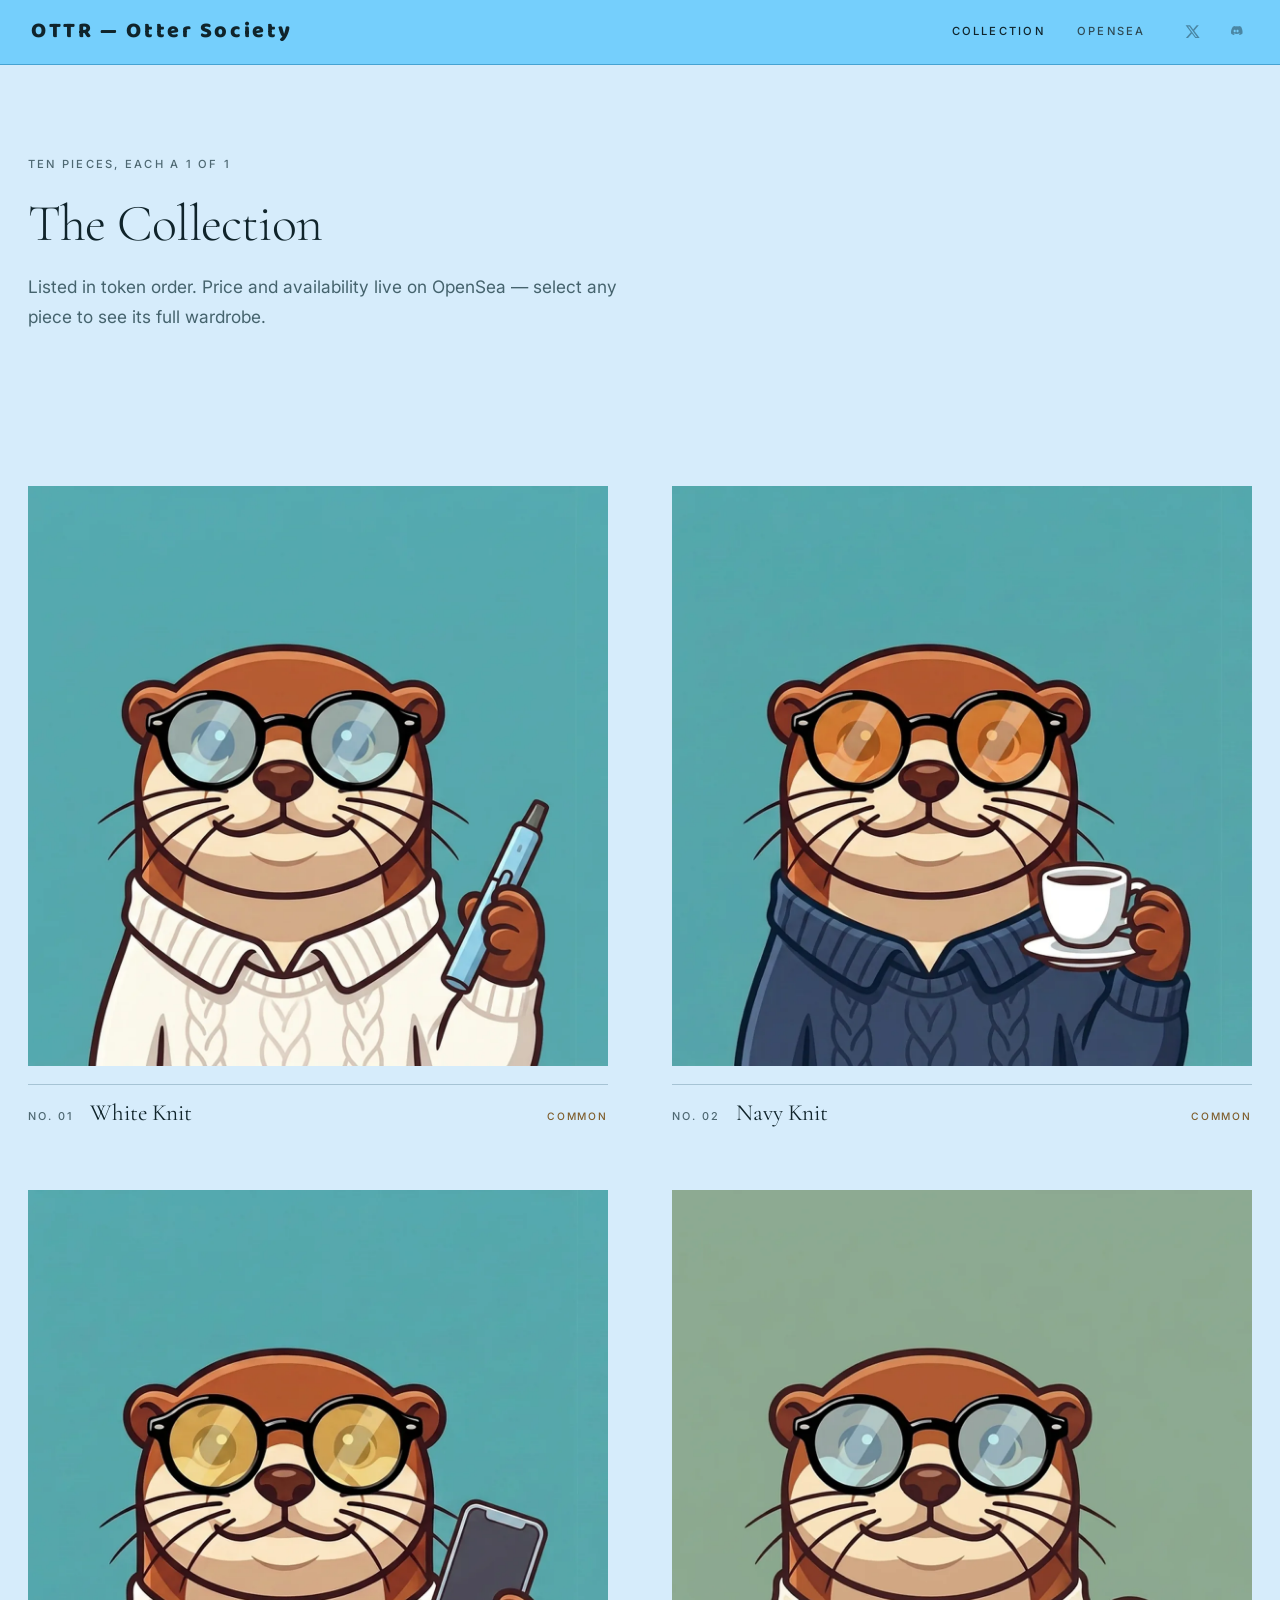
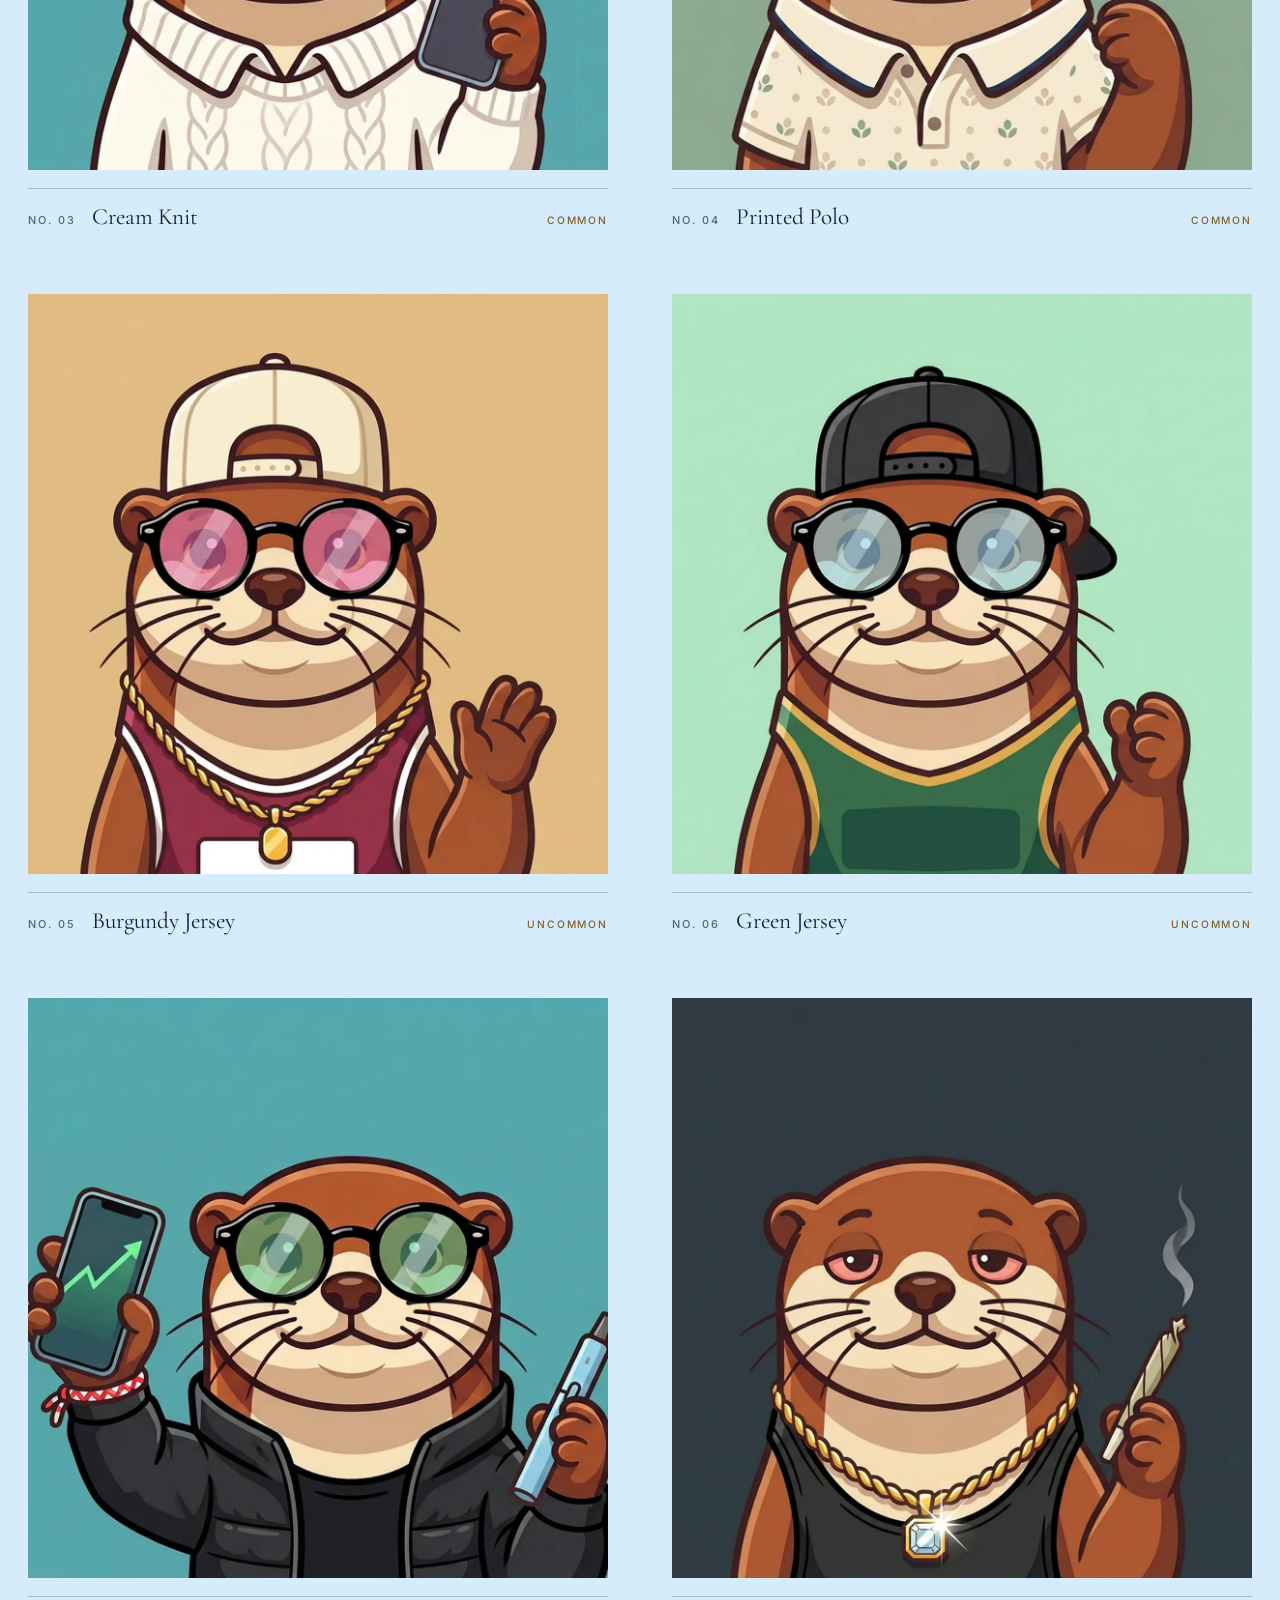
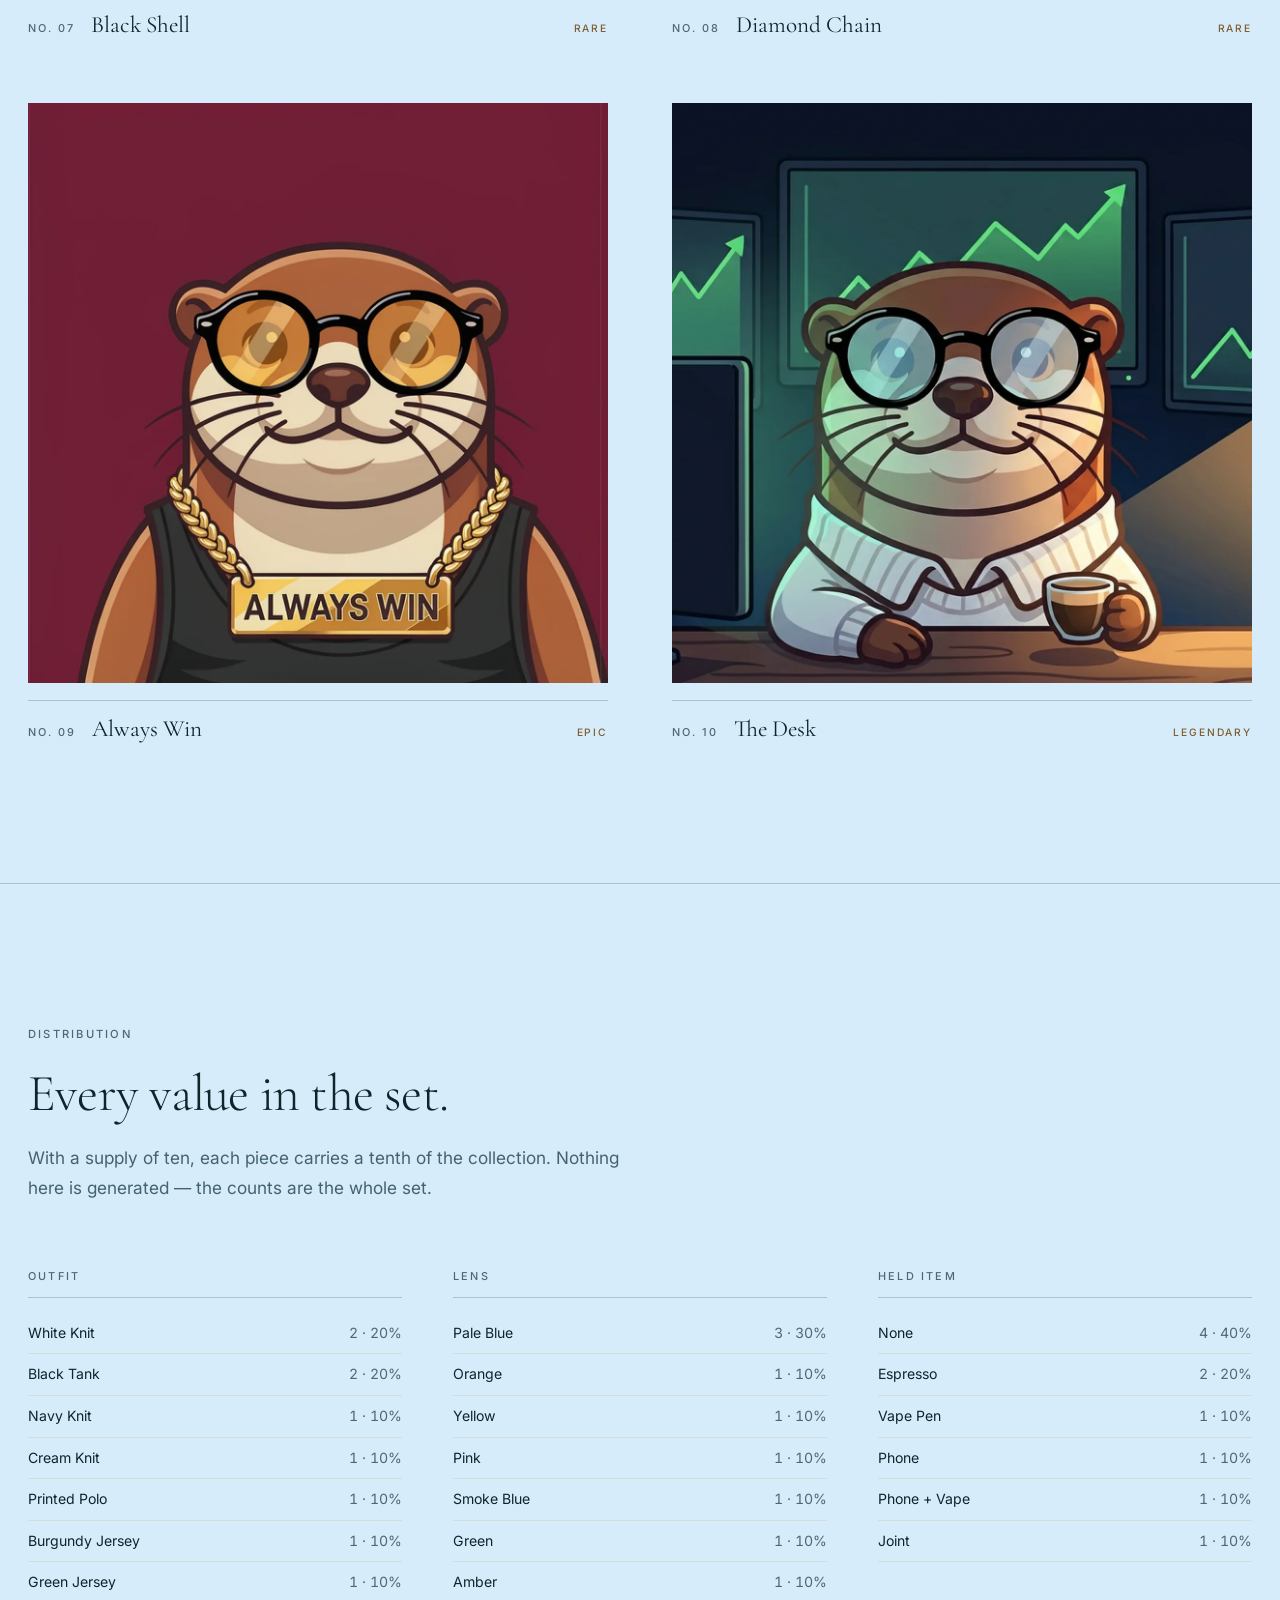
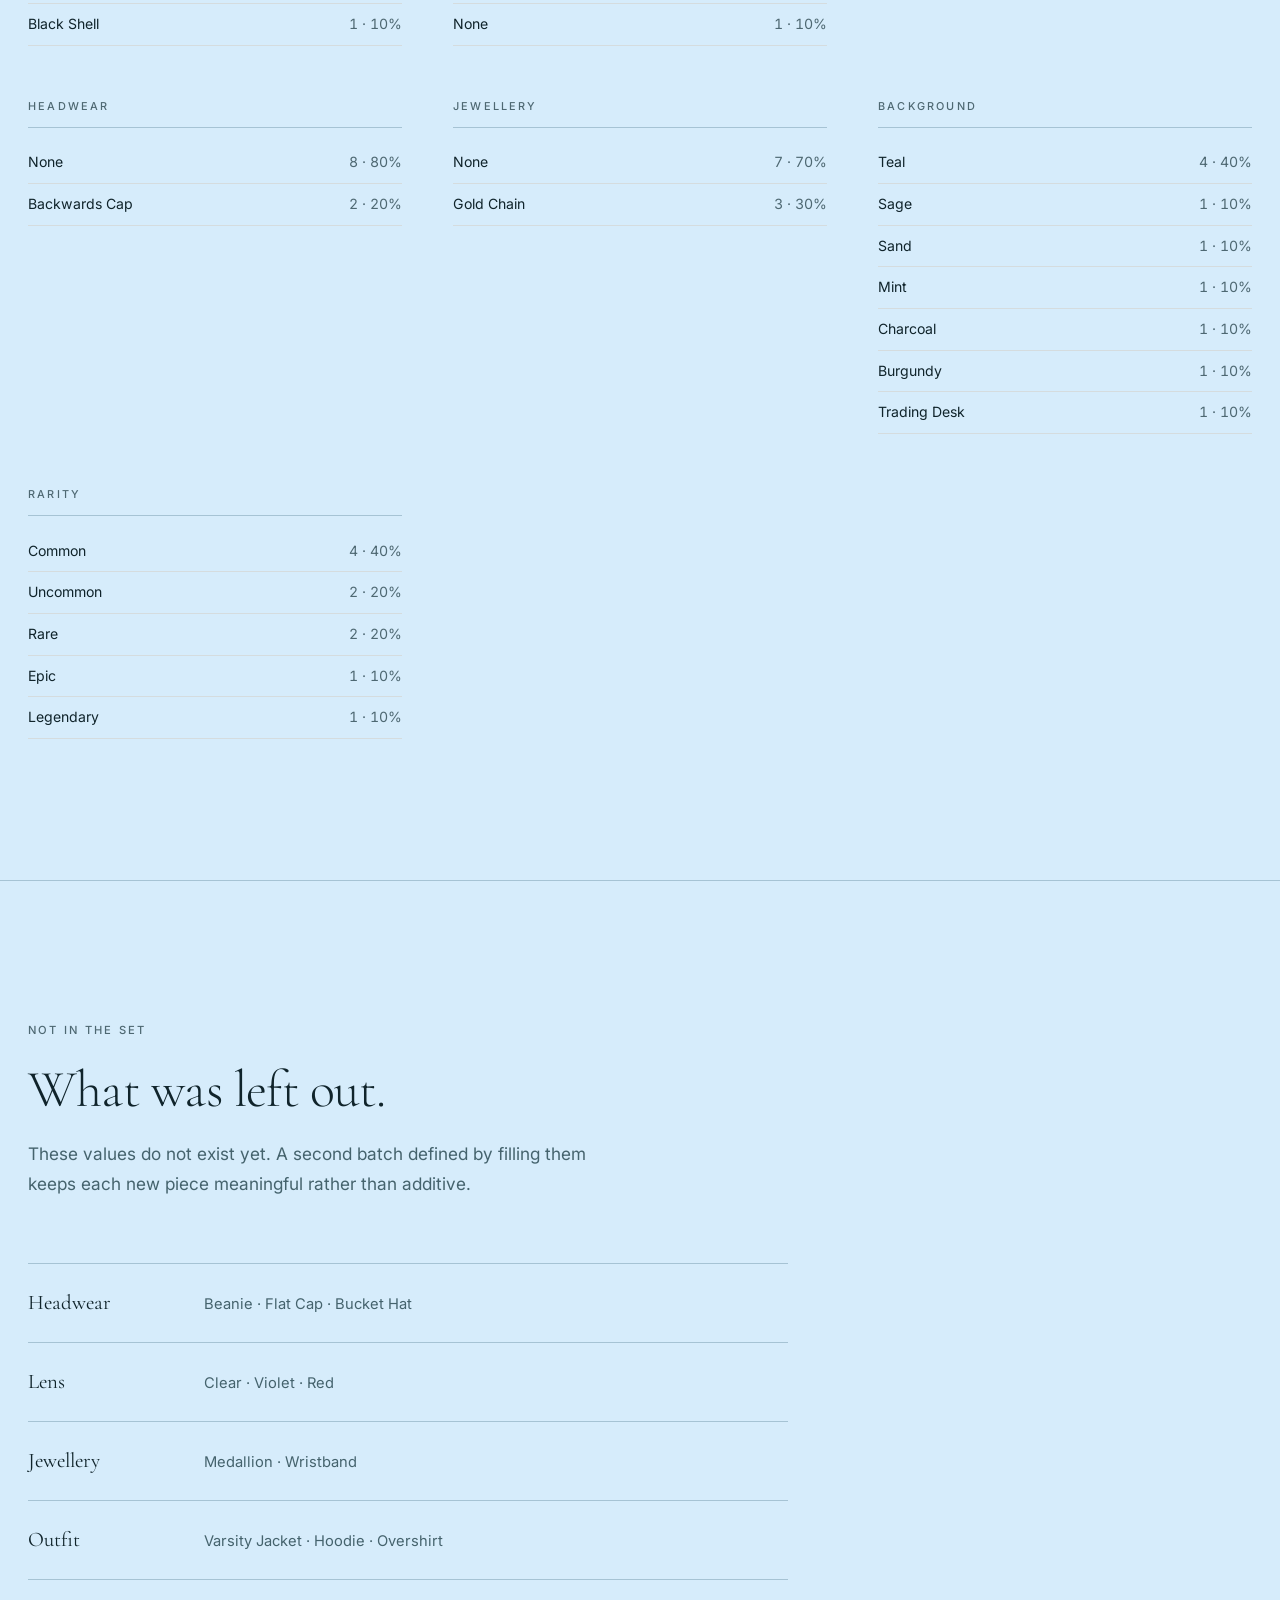
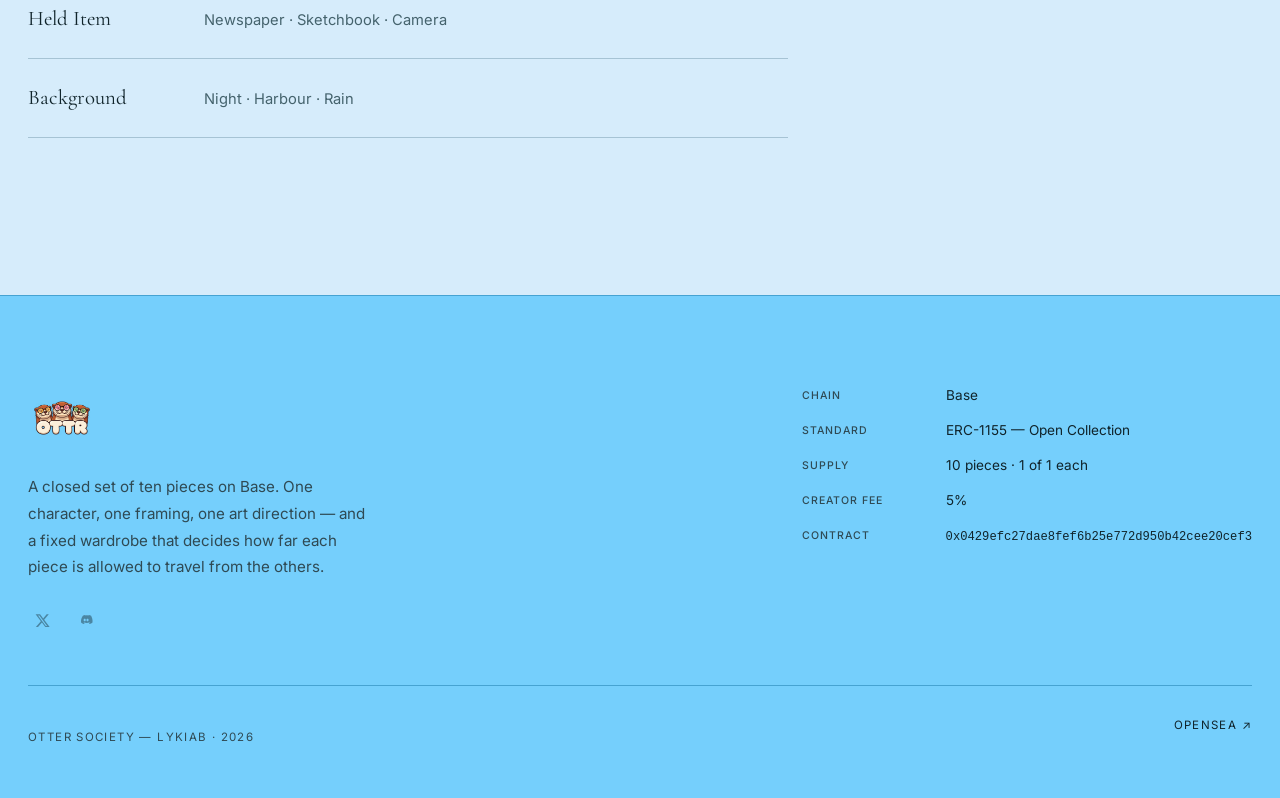
==== commit c597ee08: "Use the real logo lettering and open the palette to baby blue The hero was set in the site serif, wh" ====
--- a/collection.html
+++ b/collection.html
@@ -13,7 +13,7 @@
 <link rel="icon" href="assets/img/favicon.svg" type="image/svg+xml">
 <link rel="preconnect" href="https://fonts.googleapis.com">
 <link rel="preconnect" href="https://fonts.gstatic.com" crossorigin>
-<link href="https://fonts.googleapis.com/css2?family=Cormorant+Garamond:wght@300;400&family=Inter:wght@400;500&display=swap" rel="stylesheet">
+<link href="https://fonts.googleapis.com/css2?family=Baloo+2:wght@700;800&family=Cormorant+Garamond:wght@300;400&family=Inter:wght@400;500&display=swap" rel="stylesheet">
 <link rel="stylesheet" href="assets/css/style.css">
 </head>
 <body>
--- a/assets/css/style.css
+++ b/assets/css/style.css
@@ -8,18 +8,24 @@
   /* Sampled from the collection itself: logo #75CFFC, banner #5EACC2,
      the four teal pieces #55A8AE. The bar takes a deepened teal so white
      text on it clears WCAG AA — white on the logo blue is only 1.7:1. */
-  --paper:  #EFF7FB;
-  --panel:  #E2EEF5;
-  --ink:    #10242B;
-  --ink-2:  #45636D;
-  --ink-3:  #55707B;
-  --rule:   #C9DCE6;
-  --brass:  #8A6733;
-  --night:  #1C6B82;
+  --paper:      #D6ECFB;
+  --panel:      #C4E2F6;
+  --bar:        #75CFFC;   /* the logo blue exactly */
+  --ink:        #10242B;   /* 13.18:1 on paper, 9.23:1 on the bar */
+  --ink-2:      #45636D;   /* 5.29:1 on paper */
+  --ink-3:      #4E6872;   /* 4.86:1 — #55707B failed here at 4.32:1 */
+  --on-bar:     #10242B;   /* 9.23:1 on the bar */
+  --on-bar-mut: #2F4A54;   /* 5.42:1 — white and --ink-2 both fail on the bar */
+  --rule:       #A6C3D4;
+  --rule-bar:   #46A3D2;
+  --brass:      #7F5E2D;   /* 4.87:1 — #8A6733 failed here at 4.24:1 */
 
   --serif: "Cormorant Garamond", "Times New Roman", Times, serif;
   --sans:  "Inter", system-ui, -apple-system, "Segoe UI", sans-serif;
   --mono:  ui-monospace, SFMono-Regular, Menlo, Consolas, monospace;
+  --round: "Baloo 2", "Trebuchet MS", system-ui, sans-serif;
+  --cream:   #FBEEDA;   /* the logo's letter fill */
+  --outline: #2A1410;   /* sampled from the logo's letter stroke */
 
   --wrap: 1240px;
   --nav-h: 64px;
@@ -55,7 +61,7 @@
 
 .skip {
   position: absolute; left: -9999px; top: 0; z-index: 999;
-  background: var(--night); color: var(--paper); padding: 14px 22px;
+  background: var(--ink); color: var(--paper); padding: 14px 22px;
   font-size: .78rem; letter-spacing: .14em; text-transform: uppercase;
 }
 .skip:focus { left: 0; }
@@ -120,8 +126,9 @@
 /* ---------- masthead ---------- */
 .mast {
   position: sticky; top: 0; z-index: 90;
-  background: var(--night);
-  color: var(--paper);
+  background: var(--bar);
+  color: var(--on-bar);
+  border-bottom: 1px solid var(--rule-bar);
 }
 .mast-inner {
   width: min(100% - 56px, var(--wrap)); margin-inline: auto;
@@ -132,9 +139,9 @@
 
 .mast-brand {
   margin-right: auto; text-decoration: none;
-  font-family: var(--serif); font-weight: 400;
-  font-size: 1.5rem; letter-spacing: .34em;
-  color: var(--paper); padding-left: .2rem;
+  font-family: var(--round); font-weight: 800;
+  font-size: 1.35rem; letter-spacing: .12em;
+  color: var(--on-bar); padding-left: .2rem;
 }
 .mast-brand-sub { letter-spacing: .12em; }
 /* The full lockup plus the nav will not fit a 390px bar, and the nav is the
@@ -169,17 +176,17 @@
 .social-mark:not(.is-soon) { opacity: .62; }
 .social-mark:not(.is-soon):hover { opacity: 1; }
 
-.mast .social-mark { color: var(--paper); }
+.mast .social-mark { color: var(--on-bar); }
 .foot .social { margin-top: 1.6rem; }
-.foot .social-mark { color: var(--paper); }
+.foot .social-mark { color: var(--on-bar); }
 .mast-nav a {
   text-decoration: none;
   font-size: .7rem; font-weight: 500;
   letter-spacing: .2em; text-transform: uppercase;
-  color: rgba(243, 240, 233, .62);
+  color: var(--on-bar-mut);
   transition: color .4s var(--ease);
 }
-.mast-nav a:hover, .mast-nav a[aria-current="page"] { color: var(--paper); }
+.mast-nav a:hover, .mast-nav a[aria-current="page"] { color: var(--on-bar); }
 
 /* ---------- sections ---------- */
 .section { padding: clamp(5rem, 11vw, 10rem) 0; }
@@ -192,16 +199,59 @@
 .sec-head .standfirst { margin: 1.4rem 0 0; }
 
 /* ---------- opening ---------- */
-.opening { padding: clamp(4rem, 9vw, 7.5rem) 0 clamp(3.5rem, 7vw, 6rem); text-align: center; }
+.opening {
+  padding: clamp(4rem, 9vw, 7.5rem) 0 clamp(3.5rem, 7vw, 6rem);
+  text-align: center;
+  /* The otters are positioned past the edges on purpose. clip (not hidden)
+     contains them horizontally while letting the top one overhang upward. */
+  overflow-x: clip;
+}
 .opening-banner { max-width: 520px; margin-inline: auto; }
 .opening-banner img { width: 100%; }
-.opening .d-xl { margin-bottom: 1.2rem; }
-.lockup { display: inline-block; }
+/* ---------- hero lockup ---------- */
+.opening-stage { position: relative; }
+
+.lockup { position: relative; z-index: 2; margin: 0; display: block; }
+.lockup-mark {
+  /* The real logo lettering, cut out of the square logo. Capped at half the
+     asset's intrinsic 1486px so it never softens on a 2x screen. */
+  width: min(72vw, 620px);
+  margin: 0 auto;
+}
 .lockup-sub {
-  display: block; margin-top: .5rem; padding-top: 1rem;
-  border-top: 1px solid var(--rule);
-  font-size: .42em; letter-spacing: .14em; color: var(--ink-2);
-}
+  display: block;
+  margin-top: .9rem;
+  font-family: var(--round);
+  font-weight: 800;
+  font-size: clamp(1.6rem, 4.4vw, 3rem);
+  line-height: 1;
+  letter-spacing: .01em;
+  color: var(--cream);
+  -webkit-text-stroke: .14em var(--outline);
+  paint-order: stroke fill;
+}
+
+/* ---------- peeking otters ---------- */
+.peek { position: absolute; inset: 0; pointer-events: none; z-index: 1; }
+.peek img {
+  position: absolute; width: var(--w);
+  filter: drop-shadow(0 12px 22px rgba(16, 36, 43, .16));
+  /* The source art is cropped flat at the chest, which reads as a sliced
+     sticker. Fade the last stretch so each one dissolves instead. */
+  -webkit-mask-image: linear-gradient(to bottom, #000 62%, transparent 97%);
+          mask-image: linear-gradient(to bottom, #000 62%, transparent 97%);
+}
+.peek .p-left  { --w: 21%; left: -5%;  top: 14%;  rotate: -8deg; animation: drift 11s ease-in-out infinite; }
+.peek .p-right { --w: 20%; right: -4%; top: 18%;  rotate: 7deg;  animation: drift 13s ease-in-out infinite 1.5s; }
+/* High enough that only the cap and eyes clear the wordmark — any lower and
+   the body shows through the gaps between the letters. */
+.peek .p-top   { --w: 13%; left: 50%;  top: -46%; margin-left: -6.5%;
+                 animation: drift 15s ease-in-out infinite .8s; }
+@keyframes drift { 0%,100% { translate: 0 0; } 50% { translate: 0 -14px; } }
+
+/* Below this width they crowd the wordmark instead of framing it. */
+@media (max-width: 860px) { .peek { display: none; } }
+@media (prefers-reduced-motion: reduce) { .peek img { animation: none; } }
 .opening-sub {
   font-family: var(--serif); font-weight: 300;
   font-size: clamp(1.4rem, 2.6vw, 1.9rem); line-height: 1.25;
@@ -317,21 +367,21 @@
 }
 
 /* ---------- footer ---------- */
-.foot { background: var(--night); color: rgba(243, 240, 233, .66); padding: clamp(3.5rem, 7vw, 5.5rem) 0 2.5rem; }
-.foot-top { display: flex; gap: clamp(2rem, 6vw, 5rem); flex-wrap: wrap; padding-bottom: 3rem; border-bottom: 1px solid rgba(243, 240, 233, .14); }
+.foot { background: var(--bar); color: var(--on-bar-mut); border-top: 1px solid var(--rule-bar); padding: clamp(3.5rem, 7vw, 5.5rem) 0 2.5rem; }
+.foot-top { display: flex; gap: clamp(2rem, 6vw, 5rem); flex-wrap: wrap; padding-bottom: 3rem; border-bottom: 1px solid var(--rule-bar); }
 .foot-brand { flex: 1 1 260px; }
 .foot-brand img { width: 68px; height: 68px; margin-bottom: 1.4rem; }
-.foot-brand p { margin: 0; max-width: 34ch; font-size: .95rem; }
+.foot-brand p { margin: 0; max-width: 34ch; font-size: .95rem; color: var(--on-bar-mut); }
 .foot-meta { display: grid; gap: .7rem; align-content: start; }
-.foot-meta div { display: flex; gap: 1.5rem; font-size: .85rem; }
-.foot-meta b { font-weight: 500; color: rgba(243, 240, 233, .45); min-width: 7.5rem; letter-spacing: .1em; text-transform: uppercase; font-size: .66rem; align-self: center; }
+.foot-meta div { display: flex; gap: 1.5rem; font-size: .85rem; color: var(--on-bar); }
+.foot-meta b { font-weight: 500; color: var(--on-bar-mut); min-width: 7.5rem; letter-spacing: .1em; text-transform: uppercase; font-size: .66rem; align-self: center; }
 .foot-bottom {
   display: flex; justify-content: space-between; gap: 1rem; flex-wrap: wrap;
   padding-top: 1.8rem; font-size: .72rem; letter-spacing: .12em; text-transform: uppercase;
-  color: rgba(243, 240, 233, .42);
-}
-.foot-bottom a { color: rgba(243, 240, 233, .78); text-decoration: none; }
-.foot-bottom a:hover { color: var(--paper); }
+  color: var(--on-bar-mut);
+}
+.foot-bottom a { color: var(--on-bar); text-decoration: none; }
+.foot-bottom a:hover { color: var(--brass); }
 .foot-contract { font-family: var(--mono); font-size: .76rem; letter-spacing: 0; text-transform: none; word-break: break-all; }
 
 /* ---------- overlay ---------- */
